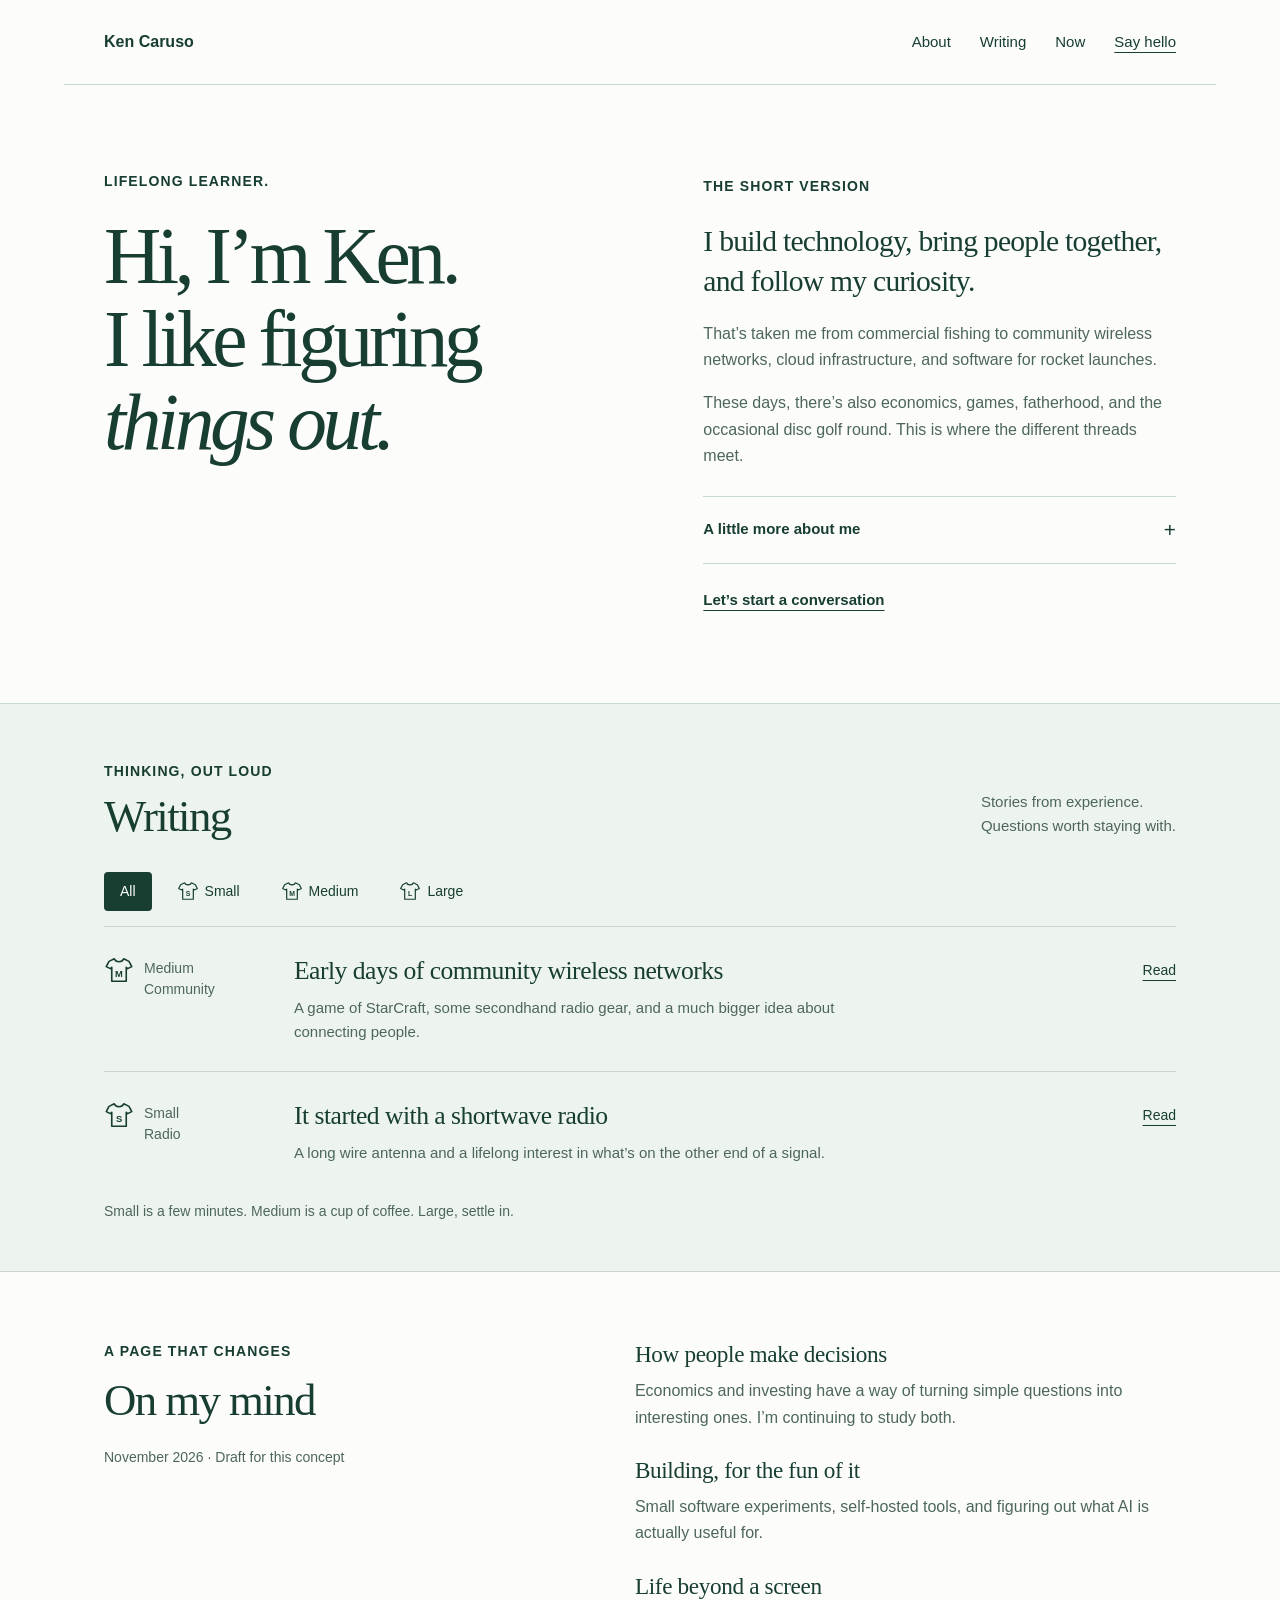
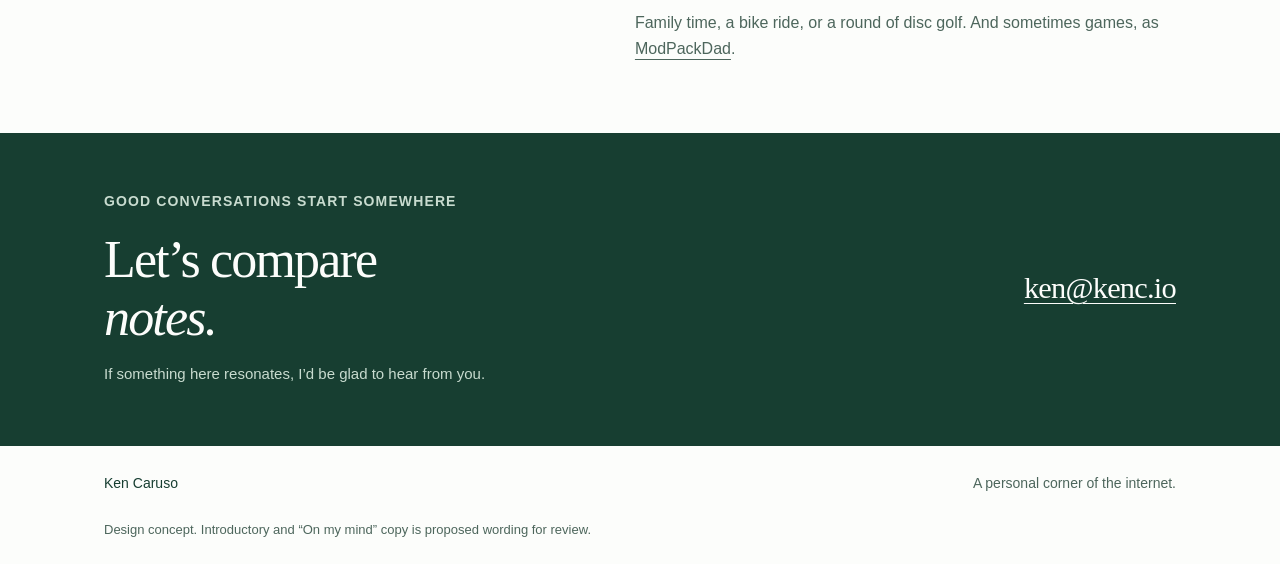
==== static/letter/index.html @ 51f1b80d "Writing section: Small/Medium/Large sizes with t-shirt icons Co-Authored-By: Claude Opus 5.5 <norepl" ====
<!doctype html>
<html lang="en">
<head><meta charset="utf-8"><meta name="robots" content="noindex"><meta name="viewport" content="width=device-width,initial-scale=1"><meta name="description" content="Ken Caruso — technology, economics, community, and a life of figuring things out."><title>Ken Caruso — Personal Letter</title><link rel="stylesheet" href="styles.css"><script src="script.js" defer></script></head>
<body>
<a class="skip" href="#main">Skip to content</a>

<header class="site-header wrap"><a class="identity" href="index.html" aria-label="Ken Caruso home"><span>Ken Caruso</span></a><nav aria-label="Main navigation"><a href="#about">About</a><a href="#writing">Writing</a><a href="#now">Now</a><a href="#contact">Say hello</a></nav></header>
<main id="main">
<section class="hero wrap" id="about">
<div class="hero-title"><p class="eyebrow">Lifelong learner.</p><h1>Hi, I’m Ken.<br>I like figuring<br><em>things out.</em></h1></div>
<div class="introduction"><p class="eyebrow">The short version</p><p class="lead">I build technology, bring people together, and follow my curiosity.</p><p>That’s taken me from commercial fishing to community wireless networks, cloud infrastructure, and software for rocket launches.</p><p>These days, there’s also economics, games, fatherhood, and the occasional disc golf round. This is where the different threads meet.</p><details class="long-bio"><summary>A little more about me<span aria-hidden="true">+</span></summary><div><p>I helped build community wireless networks, connecting people using off-the-shelf radio gear and a lot of experimentation.</p><p>My work has included engineering at Nebula, Oracle, Astra, and Turngate. The scale changed; the pleasure of making something work remained.</p><p>Outside of work, I’m a dad, an amateur radio operator (KG7OFX), a cyclist, and a disc golfer. I’ve been interested in investing since 2008, and I’m still finding new questions in economics. You might also know me online as ModPackDad.</p></div></details>
<a class="text-link" href="mailto:ken@kenc.io">Let’s start a conversation</a></div>
</section>
<section class="writing-section" id="writing"><div class="wrap writing-inner"><div class="section-top"><div><p class="eyebrow">Thinking, out loud</p><h2>Writing</h2></div><p>Stories from experience.<br>Questions worth staying with.</p></div>

<div class="filters" role="group" aria-label="Filter by size"><button type="button" data-filter="all" aria-pressed="true">All</button><button type="button" data-filter="small" aria-pressed="false"><svg class="tee" viewBox="0 0 24 24" aria-hidden="true"><path d="M8.2 3 4 5.1 1.8 9.3l3.3 1.6 1.1-1V21h11.6V9.9l1.1 1 3.3-1.6L20 5.1 15.8 3c-.6 1.5-2 2.4-3.8 2.4S8.8 4.5 8.2 3Z"/><text x="12" y="17.6">S</text></svg>Small</button><button type="button" data-filter="medium" aria-pressed="false"><svg class="tee" viewBox="0 0 24 24" aria-hidden="true"><path d="M8.2 3 4 5.1 1.8 9.3l3.3 1.6 1.1-1V21h11.6V9.9l1.1 1 3.3-1.6L20 5.1 15.8 3c-.6 1.5-2 2.4-3.8 2.4S8.8 4.5 8.2 3Z"/><text x="12" y="17.6">M</text></svg>Medium</button><button type="button" data-filter="large" aria-pressed="false"><svg class="tee" viewBox="0 0 24 24" aria-hidden="true"><path d="M8.2 3 4 5.1 1.8 9.3l3.3 1.6 1.1-1V21h11.6V9.9l1.1 1 3.3-1.6L20 5.1 15.8 3c-.6 1.5-2 2.4-3.8 2.4S8.8 4.5 8.2 3Z"/><text x="12" y="17.6">L</text></svg>Large</button></div>
<div class="writing-list" aria-live="polite">
<a class="writing-row" href="wireless.html" data-kind="medium"><span class="piece-type"><svg class="tee" viewBox="0 0 24 24" aria-hidden="true"><path d="M8.2 3 4 5.1 1.8 9.3l3.3 1.6 1.1-1V21h11.6V9.9l1.1 1 3.3-1.6L20 5.1 15.8 3c-.6 1.5-2 2.4-3.8 2.4S8.8 4.5 8.2 3Z"/><text x="12" y="17.6">M</text></svg><span>Medium<br>Community</span></span><span class="piece-main"><h3>Early days of community wireless networks</h3><p>A game of StarCraft, some secondhand radio gear, and a much bigger idea about connecting people.</p></span><span class="read-label">Read</span></a>
<a class="writing-row" href="radio.html" data-kind="small"><span class="piece-type"><svg class="tee" viewBox="0 0 24 24" aria-hidden="true"><path d="M8.2 3 4 5.1 1.8 9.3l3.3 1.6 1.1-1V21h11.6V9.9l1.1 1 3.3-1.6L20 5.1 15.8 3c-.6 1.5-2 2.4-3.8 2.4S8.8 4.5 8.2 3Z"/><text x="12" y="17.6">S</text></svg><span>Small<br>Radio</span></span><span class="piece-main"><h3>It started with a shortwave radio</h3><p>A long wire antenna and a lifelong interest in what’s on the other end of a signal.</p></span><span class="read-label">Read</span></a>
<p class="writing-empty" hidden>Nothing in this size yet.</p>
</div><p class="content-note">Small is a few minutes. Medium is a cup of coffee. Large, settle in.</p>
</div></section>
<section class="now-section wrap" id="now"><div class="now-heading"><p class="eyebrow">A page that changes</p><h2>On my mind</h2><p class="date">November 2026 · Draft for this concept</p></div><div class="now-items"><article><h3>How people make decisions</h3><p>Economics and investing have a way of turning simple questions into interesting ones. I’m continuing to study both.</p></article><article><h3>Building, for the fun of it</h3><p>Small software experiments, self-hosted tools, and figuring out what AI is actually useful for.</p></article><article><h3>Life beyond a screen</h3><p>Family time, a bike ride, or a round of disc golf. And sometimes games, as <a href="https://www.twitch.tv/modpackdad">ModPackDad</a>.</p></article></div></section>
<section class="contact-section" id="contact"><div class="wrap contact-inner"><div><p class="eyebrow">Good conversations start somewhere</p><h2>Let’s compare<br><em>notes.</em></h2><p>If something here resonates, I’d be glad to hear from you.</p></div><a class="email-link" href="mailto:ken@kenc.io">ken@kenc.io</a></div></section>
</main><footer class="wrap footer"><span>Ken Caruso</span><span>A personal corner of the internet.</span></footer>
<p class="prototype-note wrap">Design concept. Introductory and “On my mind” copy is proposed wording for review.</p>
</body></html>
---- static/letter/styles.css ----
:root{--ink:#173e31;--muted:#4d665c;--line:#c9d7ce;--mint:#edf4ee;--paper:#fcfdfb;--serif:Georgia,'Times New Roman',serif;--sans:Inter,'Helvetica Neue',Arial,sans-serif}*{box-sizing:border-box}html{scroll-behavior:smooth;scroll-padding-top:25px}body{margin:0;background:var(--paper);color:var(--ink);font:1rem/1.65 var(--sans);-webkit-font-smoothing:antialiased}a{color:inherit;text-underline-offset:5px;text-decoration-thickness:1px}button{font:inherit}a:hover{text-decoration-color:#9bb4a5}a:focus-visible,button:focus-visible,summary:focus-visible{outline:3px solid #2b795c;outline-offset:5px}.wrap{max-width:1152px;padding:0 40px;margin:0 auto}.skip{position:absolute;top:-100px;left:20px;background:var(--ink);color:white;padding:12px;z-index:10}.skip:focus{top:10px}.study-bar{display:flex;justify-content:space-between;gap:20px;background:#e5eee6;padding:8px max(24px,calc((100vw - 1072px)/2));font-size:.875rem;color:var(--muted)}.study-bar a{text-decoration:none}.site-header{display:flex;align-items:center;justify-content:space-between;padding-top:29px;padding-bottom:29px;border-bottom:1px solid var(--line)}.identity{display:flex;align-items:center;gap:15px;text-decoration:none;font-weight:600;font-size:1rem}nav{display:flex;gap:29px;font-size:.9375rem}nav a{text-decoration:none}nav a:last-child{text-decoration:underline}.hero{display:grid;grid-template-columns:1fr .91fr;gap:80px;padding-top:85px;padding-bottom:90px}.eyebrow{font-size:.875rem;font-weight:600;letter-spacing:.08em;margin:0 0 22px;text-transform:uppercase}.hero h1{font:normal clamp(3.8rem,6.2vw,5.7rem)/1.04 var(--serif);letter-spacing:-.055em;margin:0 0 32px}.hero h1 em{font-weight:normal}.introduction{padding-top:5px}.introduction>.eyebrow{margin-bottom:24px}.lead{font:normal 1.85rem/1.32 var(--serif);letter-spacing:-.025em;margin:0 0 20px}.introduction>p:not(.lead):not(.eyebrow){color:var(--muted);margin:0 0 17px}.long-bio{margin:26px 0 23px;border-top:1px solid var(--line);border-bottom:1px solid var(--line)}.long-bio summary{cursor:pointer;list-style:none;padding:16px 0;display:flex;align-items:center;justify-content:space-between;font-size:.9375rem;font-weight:600}.long-bio summary::-webkit-details-marker{display:none}.long-bio summary span{font-size:1.3rem;font-weight:400}.long-bio[open] summary span{transform:rotate(45deg)}.long-bio div{font-size:1rem;color:var(--muted);padding-bottom:6px}.long-bio div p:first-child{margin-top:0}.text-link{font-size:.9375rem;font-weight:600}.writing-section{background:var(--mint);border-top:1px solid var(--line);border-bottom:1px solid var(--line)}.writing-inner{padding-top:56px;padding-bottom:48px}.section-top{display:flex;justify-content:space-between;align-items:flex-end;gap:30px;margin-bottom:26px}.section-top .eyebrow{margin-bottom:8px}h2{font:normal 2.8rem/1.12 var(--serif);letter-spacing:-.035em;margin:0}.section-top>p{color:var(--muted);font-size:.9375rem;line-height:1.6;margin:0 0 4px}.filters{display:flex;gap:9px;margin:30px 0 15px}.filters button{cursor:pointer;padding:7px 15px;border:1px solid transparent;background:transparent;border-radius:4px;font-size:.875rem;color:var(--ink)}.filters button[aria-pressed=true]{background:var(--ink);color:white}.filters button:hover{border-color:var(--ink)}.writing-row{display:grid;grid-template-columns:170px 1fr 110px;gap:20px;align-items:start;padding:27px 0;border-top:1px solid var(--line);text-decoration:none}.writing-row[hidden]{display:none}.piece-type{font-size:.875rem;line-height:1.5;color:var(--muted);padding-top:4px}.piece-main h3{font:normal 1.6rem/1.3 var(--serif);letter-spacing:-.02em;margin:0 0 9px}.piece-main p{color:var(--muted);margin:0;max-width:570px;font-size:.9375rem;line-height:1.6}.read-label{text-align:right;font-size:.875rem;text-decoration:underline;text-underline-offset:5px;padding-top:5px}.writing-row:hover h3{text-decoration:underline;text-underline-offset:5px}.filters button{display:inline-flex;align-items:center;gap:6px}.tee{width:22px;height:22px;flex:none;fill:none;stroke:currentColor;stroke-width:1.3;stroke-linejoin:round}.tee text{fill:currentColor;stroke:none;font:800 7.5px var(--sans);text-anchor:middle}.filters .tee{width:22px;height:22px}.filters{flex-wrap:wrap}.piece-type{display:flex;gap:10px;align-items:flex-start}.piece-type .tee{width:30px;height:30px;margin-top:-3px;color:var(--ink)}.writing-empty{color:var(--muted);padding:27px 0;margin:0;border-top:1px solid var(--line)}.content-note{font-size:.875rem;margin:8px 0 0;color:var(--muted)}.now-section{display:grid;grid-template-columns:1fr 1.2fr;gap:80px;padding-top:68px;padding-bottom:70px}.now-heading .eyebrow{margin-bottom:12px}.date{color:var(--muted);font-size:.875rem;margin-top:20px}.now-items article{margin-bottom:25px}.now-items article:last-child{margin-bottom:0}.now-items h3{font:normal 1.45rem/1.25 var(--serif);margin:0 0 9px;letter-spacing:-.015em}.now-items p{font-size:1rem;color:var(--muted);margin:0}.contact-section{background:var(--ink);color:var(--paper)}.contact-inner{display:flex;justify-content:space-between;align-items:center;gap:35px;padding-top:57px;padding-bottom:59px}.contact-inner .eyebrow{color:#c8dbcf;margin-bottom:18px}.contact-inner h2{font-size:3.25rem}.contact-inner p:last-child{color:#c8dbcf;font-size:.9375rem;margin-bottom:0}.email-link{font:normal 1.9rem var(--serif);letter-spacing:-.025em;white-space:nowrap}.footer{display:flex;justify-content:space-between;gap:20px;font-size:.875rem;color:var(--muted);padding-top:26px;padding-bottom:24px}.footer span:first-child{color:var(--ink)}.prototype-note{font-size:.8125rem;color:var(--muted);padding-bottom:24px;margin-top:0}.article-header{padding-top:55px;padding-bottom:40px;max-width:800px}.back-link{font-size:.875rem}.article-header .eyebrow{margin-top:45px;margin-bottom:19px}.article-title{font:normal clamp(2.8rem,5vw,4.4rem)/1.06 var(--serif);letter-spacing:-.045em;margin:0 0 24px}.article-deck{font:normal 1.45rem/1.45 var(--serif);color:var(--muted)}.byline{font-size:.875rem;color:var(--muted);margin-top:25px}.article-body{max-width:800px;padding-bottom:70px;font:normal 1.2rem/1.85 var(--serif)}.article-body h2{font-size:2rem;margin-top:42px}.article-body p{margin:0 0 25px}.article-body blockquote{margin:30px 0;padding:4px 0 4px 25px;border-left:2px solid var(--ink);font-size:1.6rem;line-height:1.5;letter-spacing:-.015em}.article-note{background:var(--mint);padding:20px 23px;font:.9375rem/1.65 var(--sans);margin-top:36px}.abstract{border-top:1px solid var(--line);border-bottom:1px solid var(--line);padding:24px 0;margin-bottom:35px}.abstract h2{margin:0 0 15px}.paper-meta{display:flex;gap:35px;font:.875rem/1.5 var(--sans);color:var(--muted);padding-bottom:22px}.paper-meta strong{display:block;font-weight:600;color:var(--ink)}@media(max-width:900px){.hero{gap:40px}.hero h1{font-size:4.25rem}.writing-row{grid-template-columns:135px 1fr}.read-label{display:none}.now-section{gap:40px}.contact-inner h2{font-size:2.8rem}}@media(max-width:650px){.wrap{padding-left:24px;padding-right:24px}.study-bar{font-size:.8125rem;padding-left:24px;padding-right:24px}.study-bar span{max-width:135px;text-align:right}.site-header{flex-wrap:wrap;gap:22px;padding-top:20px;padding-bottom:22px}.identity{font-size:.9375rem}nav{justify-content:space-between;width:100%;gap:15px;font-size:.875rem}.hero{grid-template-columns:1fr;gap:36px;padding-top:48px;padding-bottom:48px}.hero h1{font-size:clamp(3.5rem,14vw,5rem);margin-bottom:24px}.hero-title .eyebrow{margin-bottom:20px}.lead{font-size:1.75rem}.introduction>.eyebrow{margin-bottom:15px}.section-top{display:block}.section-top>p{margin-top:19px}.writing-inner{padding-top:39px;padding-bottom:35px}h2{font-size:2.35rem}.writing-row{grid-template-columns:1fr;gap:8px;padding:23px 0}.piece-main h3{font-size:1.55rem}.piece-type{padding-top:0}.filters{margin-top:23px}.now-section{grid-template-columns:1fr;gap:25px;padding-top:43px;padding-bottom:45px}.date{margin-top:15px}.contact-inner{display:block;padding-top:43px;padding-bottom:45px}.email-link{display:inline-block;margin-top:28px;font-size:1.7rem}.footer{flex-wrap:wrap;font-size:.875rem;row-gap:10px}.footer span:nth-child(2){order:3;width:100%}.prototype-note{padding-bottom:20px}.article-header{padding-top:30px}.article-header .eyebrow{margin-top:30px}.article-title{font-size:2.9rem}.article-body{font-size:1.125rem}.article-body blockquote{font-size:1.4rem}.paper-meta{gap:22px;flex-wrap:wrap}}@media(prefers-reduced-motion:reduce){html{scroll-behavior:auto}*{transition:none!important}}
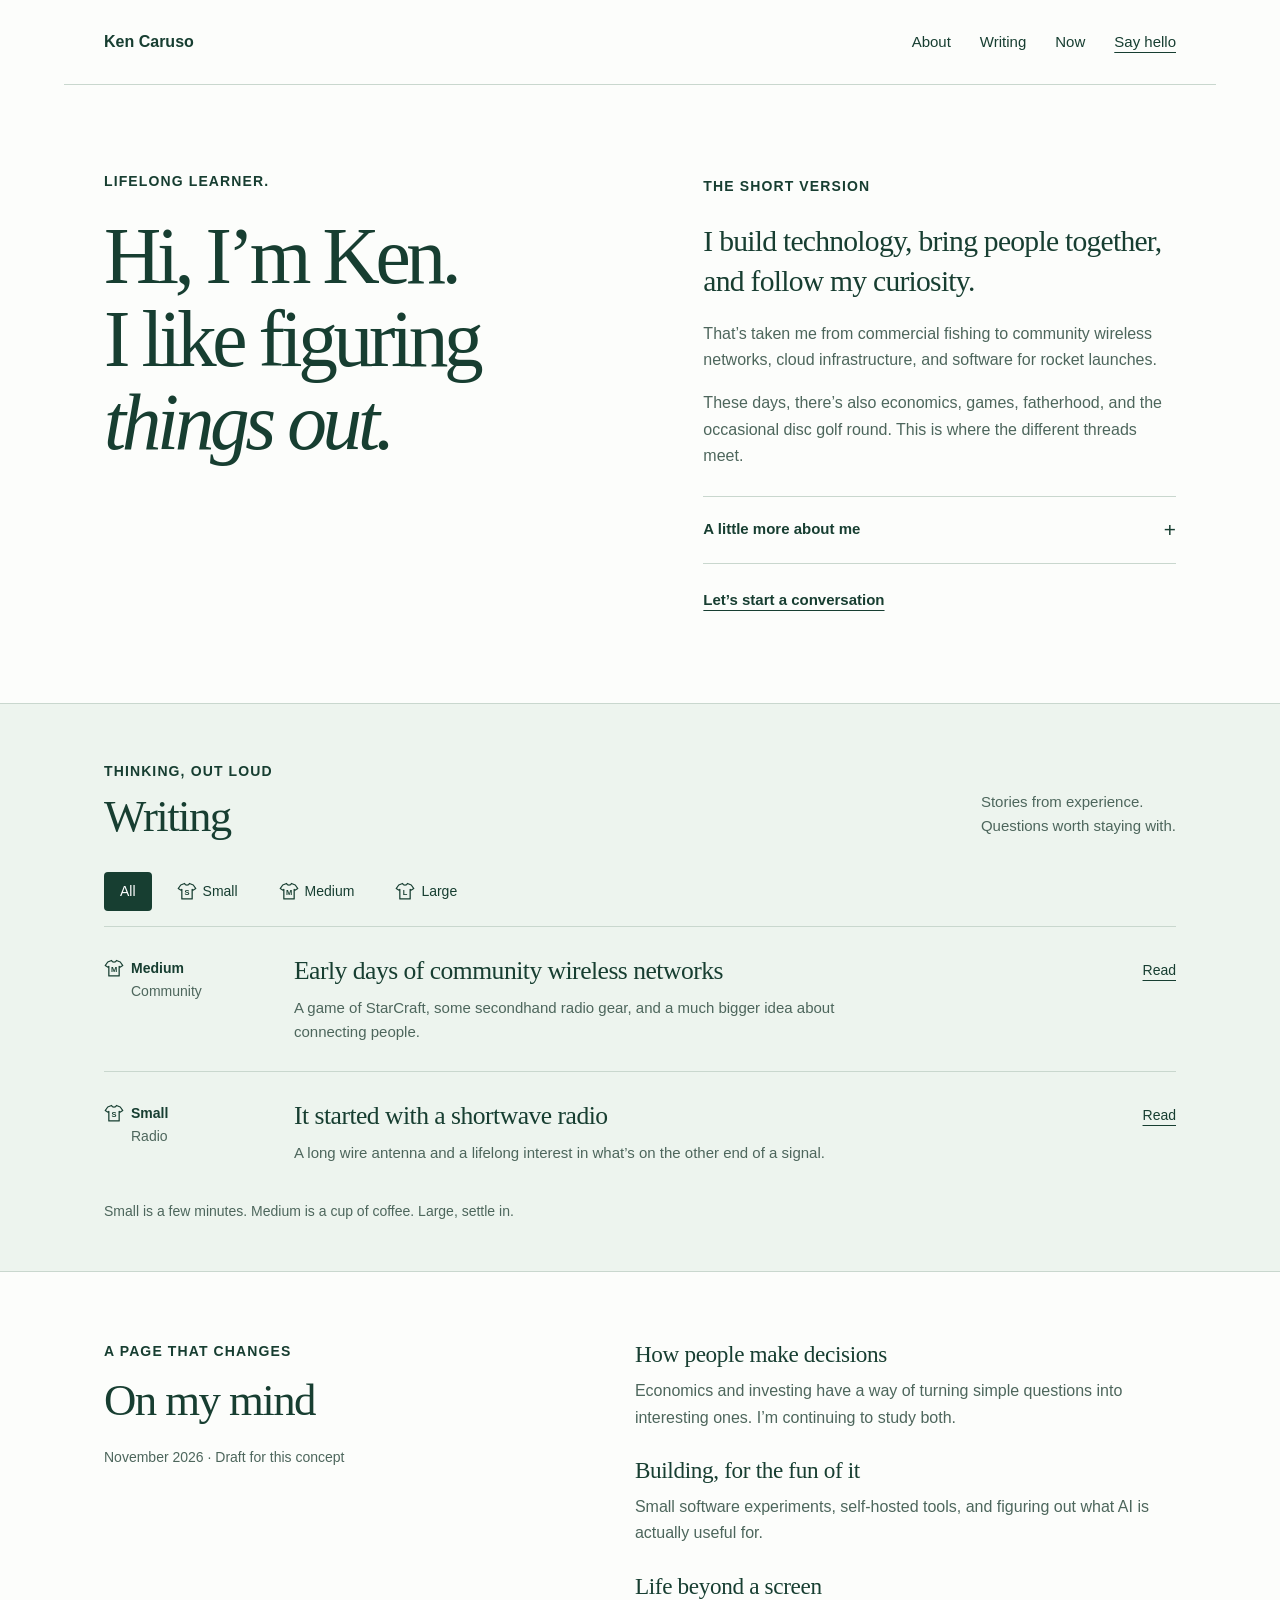
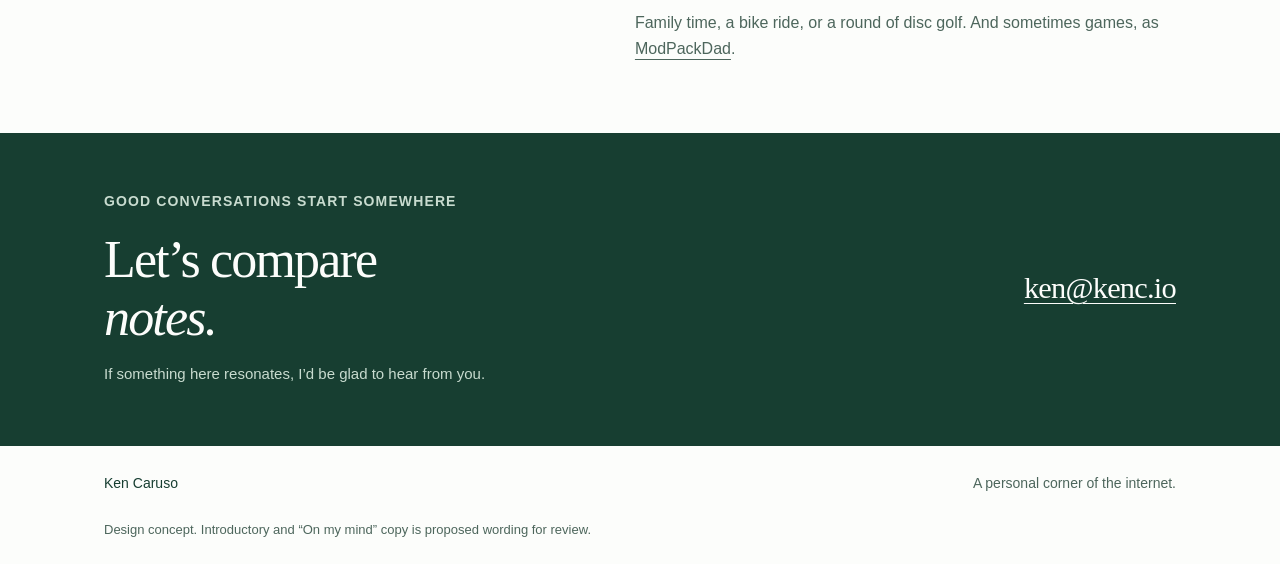
==== commit 26faad45: "Writing section: fix t-shirt size icons Icons now match the label text size, use the site ink color " ====
--- a/static/letter/index.html
+++ b/static/letter/index.html
@@ -1,6 +1,6 @@
 <!doctype html>
 <html lang="en">
-<head><meta charset="utf-8"><meta name="robots" content="noindex"><meta name="viewport" content="width=device-width,initial-scale=1"><meta name="description" content="Ken Caruso — technology, economics, community, and a life of figuring things out."><title>Ken Caruso — Personal Letter</title><link rel="stylesheet" href="styles.css"><script src="script.js" defer></script></head>
+<head><meta charset="utf-8"><meta name="robots" content="noindex"><meta name="viewport" content="width=device-width,initial-scale=1"><meta name="description" content="Ken Caruso — technology, economics, community, and a life of figuring things out."><title>Ken Caruso — Personal Letter</title><link rel="stylesheet" href="styles.css?v=3"><script src="script.js?v=3" defer></script></head>
 <body>
 <a class="skip" href="#main">Skip to content</a>
 
@@ -13,10 +13,10 @@
 </section>
 <section class="writing-section" id="writing"><div class="wrap writing-inner"><div class="section-top"><div><p class="eyebrow">Thinking, out loud</p><h2>Writing</h2></div><p>Stories from experience.<br>Questions worth staying with.</p></div>
 
-<div class="filters" role="group" aria-label="Filter by size"><button type="button" data-filter="all" aria-pressed="true">All</button><button type="button" data-filter="small" aria-pressed="false"><svg class="tee" viewBox="0 0 24 24" aria-hidden="true"><path d="M8.2 3 4 5.1 1.8 9.3l3.3 1.6 1.1-1V21h11.6V9.9l1.1 1 3.3-1.6L20 5.1 15.8 3c-.6 1.5-2 2.4-3.8 2.4S8.8 4.5 8.2 3Z"/><text x="12" y="17.6">S</text></svg>Small</button><button type="button" data-filter="medium" aria-pressed="false"><svg class="tee" viewBox="0 0 24 24" aria-hidden="true"><path d="M8.2 3 4 5.1 1.8 9.3l3.3 1.6 1.1-1V21h11.6V9.9l1.1 1 3.3-1.6L20 5.1 15.8 3c-.6 1.5-2 2.4-3.8 2.4S8.8 4.5 8.2 3Z"/><text x="12" y="17.6">M</text></svg>Medium</button><button type="button" data-filter="large" aria-pressed="false"><svg class="tee" viewBox="0 0 24 24" aria-hidden="true"><path d="M8.2 3 4 5.1 1.8 9.3l3.3 1.6 1.1-1V21h11.6V9.9l1.1 1 3.3-1.6L20 5.1 15.8 3c-.6 1.5-2 2.4-3.8 2.4S8.8 4.5 8.2 3Z"/><text x="12" y="17.6">L</text></svg>Large</button></div>
+<div class="filters" role="group" aria-label="Filter by size"><button type="button" data-filter="all" aria-pressed="true">All</button><button type="button" data-filter="small" aria-pressed="false"><svg class="tee" width="20" height="20" viewBox="0 0 24 24" fill="none" stroke="currentColor" stroke-width="1.5" stroke-linejoin="round" aria-hidden="true"><path d="M9 3 4.5 4.8 1.5 9l3.3 2 1-1v11.5h12.4V10l1 1 3.3-2-3-4.2L15 3c-.5 1.3-1.6 2-3 2s-2.5-.7-3-2Z"/><text x="12" y="14.4" fill="currentColor" stroke="none" font-size="9" font-weight="700" font-family="Inter,Helvetica Neue,Arial,sans-serif" text-anchor="middle" dominant-baseline="central">S</text></svg>Small</button><button type="button" data-filter="medium" aria-pressed="false"><svg class="tee" width="20" height="20" viewBox="0 0 24 24" fill="none" stroke="currentColor" stroke-width="1.5" stroke-linejoin="round" aria-hidden="true"><path d="M9 3 4.5 4.8 1.5 9l3.3 2 1-1v11.5h12.4V10l1 1 3.3-2-3-4.2L15 3c-.5 1.3-1.6 2-3 2s-2.5-.7-3-2Z"/><text x="12" y="14.4" fill="currentColor" stroke="none" font-size="9" font-weight="700" font-family="Inter,Helvetica Neue,Arial,sans-serif" text-anchor="middle" dominant-baseline="central">M</text></svg>Medium</button><button type="button" data-filter="large" aria-pressed="false"><svg class="tee" width="20" height="20" viewBox="0 0 24 24" fill="none" stroke="currentColor" stroke-width="1.5" stroke-linejoin="round" aria-hidden="true"><path d="M9 3 4.5 4.8 1.5 9l3.3 2 1-1v11.5h12.4V10l1 1 3.3-2-3-4.2L15 3c-.5 1.3-1.6 2-3 2s-2.5-.7-3-2Z"/><text x="12" y="14.4" fill="currentColor" stroke="none" font-size="9" font-weight="700" font-family="Inter,Helvetica Neue,Arial,sans-serif" text-anchor="middle" dominant-baseline="central">L</text></svg>Large</button></div>
 <div class="writing-list" aria-live="polite">
-<a class="writing-row" href="wireless.html" data-kind="medium"><span class="piece-type"><svg class="tee" viewBox="0 0 24 24" aria-hidden="true"><path d="M8.2 3 4 5.1 1.8 9.3l3.3 1.6 1.1-1V21h11.6V9.9l1.1 1 3.3-1.6L20 5.1 15.8 3c-.6 1.5-2 2.4-3.8 2.4S8.8 4.5 8.2 3Z"/><text x="12" y="17.6">M</text></svg><span>Medium<br>Community</span></span><span class="piece-main"><h3>Early days of community wireless networks</h3><p>A game of StarCraft, some secondhand radio gear, and a much bigger idea about connecting people.</p></span><span class="read-label">Read</span></a>
-<a class="writing-row" href="radio.html" data-kind="small"><span class="piece-type"><svg class="tee" viewBox="0 0 24 24" aria-hidden="true"><path d="M8.2 3 4 5.1 1.8 9.3l3.3 1.6 1.1-1V21h11.6V9.9l1.1 1 3.3-1.6L20 5.1 15.8 3c-.6 1.5-2 2.4-3.8 2.4S8.8 4.5 8.2 3Z"/><text x="12" y="17.6">S</text></svg><span>Small<br>Radio</span></span><span class="piece-main"><h3>It started with a shortwave radio</h3><p>A long wire antenna and a lifelong interest in what’s on the other end of a signal.</p></span><span class="read-label">Read</span></a>
+<a class="writing-row" href="wireless.html" data-kind="medium"><span class="piece-type"><span class="size"><svg class="tee" width="20" height="20" viewBox="0 0 24 24" fill="none" stroke="currentColor" stroke-width="1.5" stroke-linejoin="round" aria-hidden="true"><path d="M9 3 4.5 4.8 1.5 9l3.3 2 1-1v11.5h12.4V10l1 1 3.3-2-3-4.2L15 3c-.5 1.3-1.6 2-3 2s-2.5-.7-3-2Z"/><text x="12" y="14.4" fill="currentColor" stroke="none" font-size="9" font-weight="700" font-family="Inter,Helvetica Neue,Arial,sans-serif" text-anchor="middle" dominant-baseline="central">M</text></svg>Medium</span><span>Community</span></span><span class="piece-main"><h3>Early days of community wireless networks</h3><p>A game of StarCraft, some secondhand radio gear, and a much bigger idea about connecting people.</p></span><span class="read-label">Read</span></a>
+<a class="writing-row" href="radio.html" data-kind="small"><span class="piece-type"><span class="size"><svg class="tee" width="20" height="20" viewBox="0 0 24 24" fill="none" stroke="currentColor" stroke-width="1.5" stroke-linejoin="round" aria-hidden="true"><path d="M9 3 4.5 4.8 1.5 9l3.3 2 1-1v11.5h12.4V10l1 1 3.3-2-3-4.2L15 3c-.5 1.3-1.6 2-3 2s-2.5-.7-3-2Z"/><text x="12" y="14.4" fill="currentColor" stroke="none" font-size="9" font-weight="700" font-family="Inter,Helvetica Neue,Arial,sans-serif" text-anchor="middle" dominant-baseline="central">S</text></svg>Small</span><span>Radio</span></span><span class="piece-main"><h3>It started with a shortwave radio</h3><p>A long wire antenna and a lifelong interest in what’s on the other end of a signal.</p></span><span class="read-label">Read</span></a>
 <p class="writing-empty" hidden>Nothing in this size yet.</p>
 </div><p class="content-note">Small is a few minutes. Medium is a cup of coffee. Large, settle in.</p>
 </div></section>
--- a/static/letter/styles.css
+++ b/static/letter/styles.css
@@ -1 +1 @@
-:root{--ink:#173e31;--muted:#4d665c;--line:#c9d7ce;--mint:#edf4ee;--paper:#fcfdfb;--serif:Georgia,'Times New Roman',serif;--sans:Inter,'Helvetica Neue',Arial,sans-serif}*{box-sizing:border-box}html{scroll-behavior:smooth;scroll-padding-top:25px}body{margin:0;background:var(--paper);color:var(--ink);font:1rem/1.65 var(--sans);-webkit-font-smoothing:antialiased}a{color:inherit;text-underline-offset:5px;text-decoration-thickness:1px}button{font:inherit}a:hover{text-decoration-color:#9bb4a5}a:focus-visible,button:focus-visible,summary:focus-visible{outline:3px solid #2b795c;outline-offset:5px}.wrap{max-width:1152px;padding:0 40px;margin:0 auto}.skip{position:absolute;top:-100px;left:20px;background:var(--ink);color:white;padding:12px;z-index:10}.skip:focus{top:10px}.study-bar{display:flex;justify-content:space-between;gap:20px;background:#e5eee6;padding:8px max(24px,calc((100vw - 1072px)/2));font-size:.875rem;color:var(--muted)}.study-bar a{text-decoration:none}.site-header{display:flex;align-items:center;justify-content:space-between;padding-top:29px;padding-bottom:29px;border-bottom:1px solid var(--line)}.identity{display:flex;align-items:center;gap:15px;text-decoration:none;font-weight:600;font-size:1rem}nav{display:flex;gap:29px;font-size:.9375rem}nav a{text-decoration:none}nav a:last-child{text-decoration:underline}.hero{display:grid;grid-template-columns:1fr .91fr;gap:80px;padding-top:85px;padding-bottom:90px}.eyebrow{font-size:.875rem;font-weight:600;letter-spacing:.08em;margin:0 0 22px;text-transform:uppercase}.hero h1{font:normal clamp(3.8rem,6.2vw,5.7rem)/1.04 var(--serif);letter-spacing:-.055em;margin:0 0 32px}.hero h1 em{font-weight:normal}.introduction{padding-top:5px}.introduction>.eyebrow{margin-bottom:24px}.lead{font:normal 1.85rem/1.32 var(--serif);letter-spacing:-.025em;margin:0 0 20px}.introduction>p:not(.lead):not(.eyebrow){color:var(--muted);margin:0 0 17px}.long-bio{margin:26px 0 23px;border-top:1px solid var(--line);border-bottom:1px solid var(--line)}.long-bio summary{cursor:pointer;list-style:none;padding:16px 0;display:flex;align-items:center;justify-content:space-between;font-size:.9375rem;font-weight:600}.long-bio summary::-webkit-details-marker{display:none}.long-bio summary span{font-size:1.3rem;font-weight:400}.long-bio[open] summary span{transform:rotate(45deg)}.long-bio div{font-size:1rem;color:var(--muted);padding-bottom:6px}.long-bio div p:first-child{margin-top:0}.text-link{font-size:.9375rem;font-weight:600}.writing-section{background:var(--mint);border-top:1px solid var(--line);border-bottom:1px solid var(--line)}.writing-inner{padding-top:56px;padding-bottom:48px}.section-top{display:flex;justify-content:space-between;align-items:flex-end;gap:30px;margin-bottom:26px}.section-top .eyebrow{margin-bottom:8px}h2{font:normal 2.8rem/1.12 var(--serif);letter-spacing:-.035em;margin:0}.section-top>p{color:var(--muted);font-size:.9375rem;line-height:1.6;margin:0 0 4px}.filters{display:flex;gap:9px;margin:30px 0 15px}.filters button{cursor:pointer;padding:7px 15px;border:1px solid transparent;background:transparent;border-radius:4px;font-size:.875rem;color:var(--ink)}.filters button[aria-pressed=true]{background:var(--ink);color:white}.filters button:hover{border-color:var(--ink)}.writing-row{display:grid;grid-template-columns:170px 1fr 110px;gap:20px;align-items:start;padding:27px 0;border-top:1px solid var(--line);text-decoration:none}.writing-row[hidden]{display:none}.piece-type{font-size:.875rem;line-height:1.5;color:var(--muted);padding-top:4px}.piece-main h3{font:normal 1.6rem/1.3 var(--serif);letter-spacing:-.02em;margin:0 0 9px}.piece-main p{color:var(--muted);margin:0;max-width:570px;font-size:.9375rem;line-height:1.6}.read-label{text-align:right;font-size:.875rem;text-decoration:underline;text-underline-offset:5px;padding-top:5px}.writing-row:hover h3{text-decoration:underline;text-underline-offset:5px}.filters button{display:inline-flex;align-items:center;gap:6px}.tee{width:22px;height:22px;flex:none;fill:none;stroke:currentColor;stroke-width:1.3;stroke-linejoin:round}.tee text{fill:currentColor;stroke:none;font:800 7.5px var(--sans);text-anchor:middle}.filters .tee{width:22px;height:22px}.filters{flex-wrap:wrap}.piece-type{display:flex;gap:10px;align-items:flex-start}.piece-type .tee{width:30px;height:30px;margin-top:-3px;color:var(--ink)}.writing-empty{color:var(--muted);padding:27px 0;margin:0;border-top:1px solid var(--line)}.content-note{font-size:.875rem;margin:8px 0 0;color:var(--muted)}.now-section{display:grid;grid-template-columns:1fr 1.2fr;gap:80px;padding-top:68px;padding-bottom:70px}.now-heading .eyebrow{margin-bottom:12px}.date{color:var(--muted);font-size:.875rem;margin-top:20px}.now-items article{margin-bottom:25px}.now-items article:last-child{margin-bottom:0}.now-items h3{font:normal 1.45rem/1.25 var(--serif);margin:0 0 9px;letter-spacing:-.015em}.now-items p{font-size:1rem;color:var(--muted);margin:0}.contact-section{background:var(--ink);color:var(--paper)}.contact-inner{display:flex;justify-content:space-between;align-items:center;gap:35px;padding-top:57px;padding-bottom:59px}.contact-inner .eyebrow{color:#c8dbcf;margin-bottom:18px}.contact-inner h2{font-size:3.25rem}.contact-inner p:last-child{color:#c8dbcf;font-size:.9375rem;margin-bottom:0}.email-link{font:normal 1.9rem var(--serif);letter-spacing:-.025em;white-space:nowrap}.footer{display:flex;justify-content:space-between;gap:20px;font-size:.875rem;color:var(--muted);padding-top:26px;padding-bottom:24px}.footer span:first-child{color:var(--ink)}.prototype-note{font-size:.8125rem;color:var(--muted);padding-bottom:24px;margin-top:0}.article-header{padding-top:55px;padding-bottom:40px;max-width:800px}.back-link{font-size:.875rem}.article-header .eyebrow{margin-top:45px;margin-bottom:19px}.article-title{font:normal clamp(2.8rem,5vw,4.4rem)/1.06 var(--serif);letter-spacing:-.045em;margin:0 0 24px}.article-deck{font:normal 1.45rem/1.45 var(--serif);color:var(--muted)}.byline{font-size:.875rem;color:var(--muted);margin-top:25px}.article-body{max-width:800px;padding-bottom:70px;font:normal 1.2rem/1.85 var(--serif)}.article-body h2{font-size:2rem;margin-top:42px}.article-body p{margin:0 0 25px}.article-body blockquote{margin:30px 0;padding:4px 0 4px 25px;border-left:2px solid var(--ink);font-size:1.6rem;line-height:1.5;letter-spacing:-.015em}.article-note{background:var(--mint);padding:20px 23px;font:.9375rem/1.65 var(--sans);margin-top:36px}.abstract{border-top:1px solid var(--line);border-bottom:1px solid var(--line);padding:24px 0;margin-bottom:35px}.abstract h2{margin:0 0 15px}.paper-meta{display:flex;gap:35px;font:.875rem/1.5 var(--sans);color:var(--muted);padding-bottom:22px}.paper-meta strong{display:block;font-weight:600;color:var(--ink)}@media(max-width:900px){.hero{gap:40px}.hero h1{font-size:4.25rem}.writing-row{grid-template-columns:135px 1fr}.read-label{display:none}.now-section{gap:40px}.contact-inner h2{font-size:2.8rem}}@media(max-width:650px){.wrap{padding-left:24px;padding-right:24px}.study-bar{font-size:.8125rem;padding-left:24px;padding-right:24px}.study-bar span{max-width:135px;text-align:right}.site-header{flex-wrap:wrap;gap:22px;padding-top:20px;padding-bottom:22px}.identity{font-size:.9375rem}nav{justify-content:space-between;width:100%;gap:15px;font-size:.875rem}.hero{grid-template-columns:1fr;gap:36px;padding-top:48px;padding-bottom:48px}.hero h1{font-size:clamp(3.5rem,14vw,5rem);margin-bottom:24px}.hero-title .eyebrow{margin-bottom:20px}.lead{font-size:1.75rem}.introduction>.eyebrow{margin-bottom:15px}.section-top{display:block}.section-top>p{margin-top:19px}.writing-inner{padding-top:39px;padding-bottom:35px}h2{font-size:2.35rem}.writing-row{grid-template-columns:1fr;gap:8px;padding:23px 0}.piece-main h3{font-size:1.55rem}.piece-type{padding-top:0}.filters{margin-top:23px}.now-section{grid-template-columns:1fr;gap:25px;padding-top:43px;padding-bottom:45px}.date{margin-top:15px}.contact-inner{display:block;padding-top:43px;padding-bottom:45px}.email-link{display:inline-block;margin-top:28px;font-size:1.7rem}.footer{flex-wrap:wrap;font-size:.875rem;row-gap:10px}.footer span:nth-child(2){order:3;width:100%}.prototype-note{padding-bottom:20px}.article-header{padding-top:30px}.article-header .eyebrow{margin-top:30px}.article-title{font-size:2.9rem}.article-body{font-size:1.125rem}.article-body blockquote{font-size:1.4rem}.paper-meta{gap:22px;flex-wrap:wrap}}@media(prefers-reduced-motion:reduce){html{scroll-behavior:auto}*{transition:none!important}}
+:root{--ink:#173e31;--muted:#4d665c;--line:#c9d7ce;--mint:#edf4ee;--paper:#fcfdfb;--serif:Georgia,'Times New Roman',serif;--sans:Inter,'Helvetica Neue',Arial,sans-serif}*{box-sizing:border-box}html{scroll-behavior:smooth;scroll-padding-top:25px}body{margin:0;background:var(--paper);color:var(--ink);font:1rem/1.65 var(--sans);-webkit-font-smoothing:antialiased}a{color:inherit;text-underline-offset:5px;text-decoration-thickness:1px}button{font:inherit}a:hover{text-decoration-color:#9bb4a5}a:focus-visible,button:focus-visible,summary:focus-visible{outline:3px solid #2b795c;outline-offset:5px}.wrap{max-width:1152px;padding:0 40px;margin:0 auto}.skip{position:absolute;top:-100px;left:20px;background:var(--ink);color:white;padding:12px;z-index:10}.skip:focus{top:10px}.study-bar{display:flex;justify-content:space-between;gap:20px;background:#e5eee6;padding:8px max(24px,calc((100vw - 1072px)/2));font-size:.875rem;color:var(--muted)}.study-bar a{text-decoration:none}.site-header{display:flex;align-items:center;justify-content:space-between;padding-top:29px;padding-bottom:29px;border-bottom:1px solid var(--line)}.identity{display:flex;align-items:center;gap:15px;text-decoration:none;font-weight:600;font-size:1rem}nav{display:flex;gap:29px;font-size:.9375rem}nav a{text-decoration:none}nav a:last-child{text-decoration:underline}.hero{display:grid;grid-template-columns:1fr .91fr;gap:80px;padding-top:85px;padding-bottom:90px}.eyebrow{font-size:.875rem;font-weight:600;letter-spacing:.08em;margin:0 0 22px;text-transform:uppercase}.hero h1{font:normal clamp(3.8rem,6.2vw,5.7rem)/1.04 var(--serif);letter-spacing:-.055em;margin:0 0 32px}.hero h1 em{font-weight:normal}.introduction{padding-top:5px}.introduction>.eyebrow{margin-bottom:24px}.lead{font:normal 1.85rem/1.32 var(--serif);letter-spacing:-.025em;margin:0 0 20px}.introduction>p:not(.lead):not(.eyebrow){color:var(--muted);margin:0 0 17px}.long-bio{margin:26px 0 23px;border-top:1px solid var(--line);border-bottom:1px solid var(--line)}.long-bio summary{cursor:pointer;list-style:none;padding:16px 0;display:flex;align-items:center;justify-content:space-between;font-size:.9375rem;font-weight:600}.long-bio summary::-webkit-details-marker{display:none}.long-bio summary span{font-size:1.3rem;font-weight:400}.long-bio[open] summary span{transform:rotate(45deg)}.long-bio div{font-size:1rem;color:var(--muted);padding-bottom:6px}.long-bio div p:first-child{margin-top:0}.text-link{font-size:.9375rem;font-weight:600}.writing-section{background:var(--mint);border-top:1px solid var(--line);border-bottom:1px solid var(--line)}.writing-inner{padding-top:56px;padding-bottom:48px}.section-top{display:flex;justify-content:space-between;align-items:flex-end;gap:30px;margin-bottom:26px}.section-top .eyebrow{margin-bottom:8px}h2{font:normal 2.8rem/1.12 var(--serif);letter-spacing:-.035em;margin:0}.section-top>p{color:var(--muted);font-size:.9375rem;line-height:1.6;margin:0 0 4px}.filters{display:flex;gap:9px;margin:30px 0 15px}.filters button{cursor:pointer;padding:7px 15px;border:1px solid transparent;background:transparent;border-radius:4px;font-size:.875rem;color:var(--ink)}.filters button[aria-pressed=true]{background:var(--ink);color:white}.filters button:hover{border-color:var(--ink)}.writing-row{display:grid;grid-template-columns:170px 1fr 110px;gap:20px;align-items:start;padding:27px 0;border-top:1px solid var(--line);text-decoration:none}.writing-row[hidden]{display:none}.piece-type{font-size:.875rem;line-height:1.5;color:var(--muted);padding-top:4px}.piece-main h3{font:normal 1.6rem/1.3 var(--serif);letter-spacing:-.02em;margin:0 0 9px}.piece-main p{color:var(--muted);margin:0;max-width:570px;font-size:.9375rem;line-height:1.6}.read-label{text-align:right;font-size:.875rem;text-decoration:underline;text-underline-offset:5px;padding-top:5px}.writing-row:hover h3{text-decoration:underline;text-underline-offset:5px}.filters button{display:inline-flex;align-items:center;gap:6px}.filters{flex-wrap:wrap}.writing-empty{color:var(--muted);padding:27px 0;margin:0;border-top:1px solid var(--line)}.tee{width:20px;height:20px;flex:none;display:block}.piece-type{display:flex;flex-direction:column;gap:2px}.size{display:flex;align-items:center;gap:7px;color:var(--ink);font-weight:600}.piece-type>span:last-child{padding-left:27px}.content-note{font-size:.875rem;margin:8px 0 0;color:var(--muted)}.now-section{display:grid;grid-template-columns:1fr 1.2fr;gap:80px;padding-top:68px;padding-bottom:70px}.now-heading .eyebrow{margin-bottom:12px}.date{color:var(--muted);font-size:.875rem;margin-top:20px}.now-items article{margin-bottom:25px}.now-items article:last-child{margin-bottom:0}.now-items h3{font:normal 1.45rem/1.25 var(--serif);margin:0 0 9px;letter-spacing:-.015em}.now-items p{font-size:1rem;color:var(--muted);margin:0}.contact-section{background:var(--ink);color:var(--paper)}.contact-inner{display:flex;justify-content:space-between;align-items:center;gap:35px;padding-top:57px;padding-bottom:59px}.contact-inner .eyebrow{color:#c8dbcf;margin-bottom:18px}.contact-inner h2{font-size:3.25rem}.contact-inner p:last-child{color:#c8dbcf;font-size:.9375rem;margin-bottom:0}.email-link{font:normal 1.9rem var(--serif);letter-spacing:-.025em;white-space:nowrap}.footer{display:flex;justify-content:space-between;gap:20px;font-size:.875rem;color:var(--muted);padding-top:26px;padding-bottom:24px}.footer span:first-child{color:var(--ink)}.prototype-note{font-size:.8125rem;color:var(--muted);padding-bottom:24px;margin-top:0}.article-header{padding-top:55px;padding-bottom:40px;max-width:800px}.back-link{font-size:.875rem}.article-header .eyebrow{margin-top:45px;margin-bottom:19px}.article-title{font:normal clamp(2.8rem,5vw,4.4rem)/1.06 var(--serif);letter-spacing:-.045em;margin:0 0 24px}.article-deck{font:normal 1.45rem/1.45 var(--serif);color:var(--muted)}.byline{font-size:.875rem;color:var(--muted);margin-top:25px}.article-body{max-width:800px;padding-bottom:70px;font:normal 1.2rem/1.85 var(--serif)}.article-body h2{font-size:2rem;margin-top:42px}.article-body p{margin:0 0 25px}.article-body blockquote{margin:30px 0;padding:4px 0 4px 25px;border-left:2px solid var(--ink);font-size:1.6rem;line-height:1.5;letter-spacing:-.015em}.article-note{background:var(--mint);padding:20px 23px;font:.9375rem/1.65 var(--sans);margin-top:36px}.abstract{border-top:1px solid var(--line);border-bottom:1px solid var(--line);padding:24px 0;margin-bottom:35px}.abstract h2{margin:0 0 15px}.paper-meta{display:flex;gap:35px;font:.875rem/1.5 var(--sans);color:var(--muted);padding-bottom:22px}.paper-meta strong{display:block;font-weight:600;color:var(--ink)}@media(max-width:900px){.hero{gap:40px}.hero h1{font-size:4.25rem}.writing-row{grid-template-columns:135px 1fr}.read-label{display:none}.now-section{gap:40px}.contact-inner h2{font-size:2.8rem}}@media(max-width:650px){.wrap{padding-left:24px;padding-right:24px}.study-bar{font-size:.8125rem;padding-left:24px;padding-right:24px}.study-bar span{max-width:135px;text-align:right}.site-header{flex-wrap:wrap;gap:22px;padding-top:20px;padding-bottom:22px}.identity{font-size:.9375rem}nav{justify-content:space-between;width:100%;gap:15px;font-size:.875rem}.hero{grid-template-columns:1fr;gap:36px;padding-top:48px;padding-bottom:48px}.hero h1{font-size:clamp(3.5rem,14vw,5rem);margin-bottom:24px}.hero-title .eyebrow{margin-bottom:20px}.lead{font-size:1.75rem}.introduction>.eyebrow{margin-bottom:15px}.section-top{display:block}.section-top>p{margin-top:19px}.writing-inner{padding-top:39px;padding-bottom:35px}h2{font-size:2.35rem}.writing-row{grid-template-columns:1fr;gap:8px;padding:23px 0}.piece-main h3{font-size:1.55rem}.piece-type{padding-top:0}.filters{margin-top:23px;gap:4px}.filters button{padding:7px 10px}.now-section{grid-template-columns:1fr;gap:25px;padding-top:43px;padding-bottom:45px}.date{margin-top:15px}.contact-inner{display:block;padding-top:43px;padding-bottom:45px}.email-link{display:inline-block;margin-top:28px;font-size:1.7rem}.footer{flex-wrap:wrap;font-size:.875rem;row-gap:10px}.footer span:nth-child(2){order:3;width:100%}.prototype-note{padding-bottom:20px}.article-header{padding-top:30px}.article-header .eyebrow{margin-top:30px}.article-title{font-size:2.9rem}.article-body{font-size:1.125rem}.article-body blockquote{font-size:1.4rem}.paper-meta{gap:22px;flex-wrap:wrap}}@media(prefers-reduced-motion:reduce){html{scroll-behavior:auto}*{transition:none!important}}
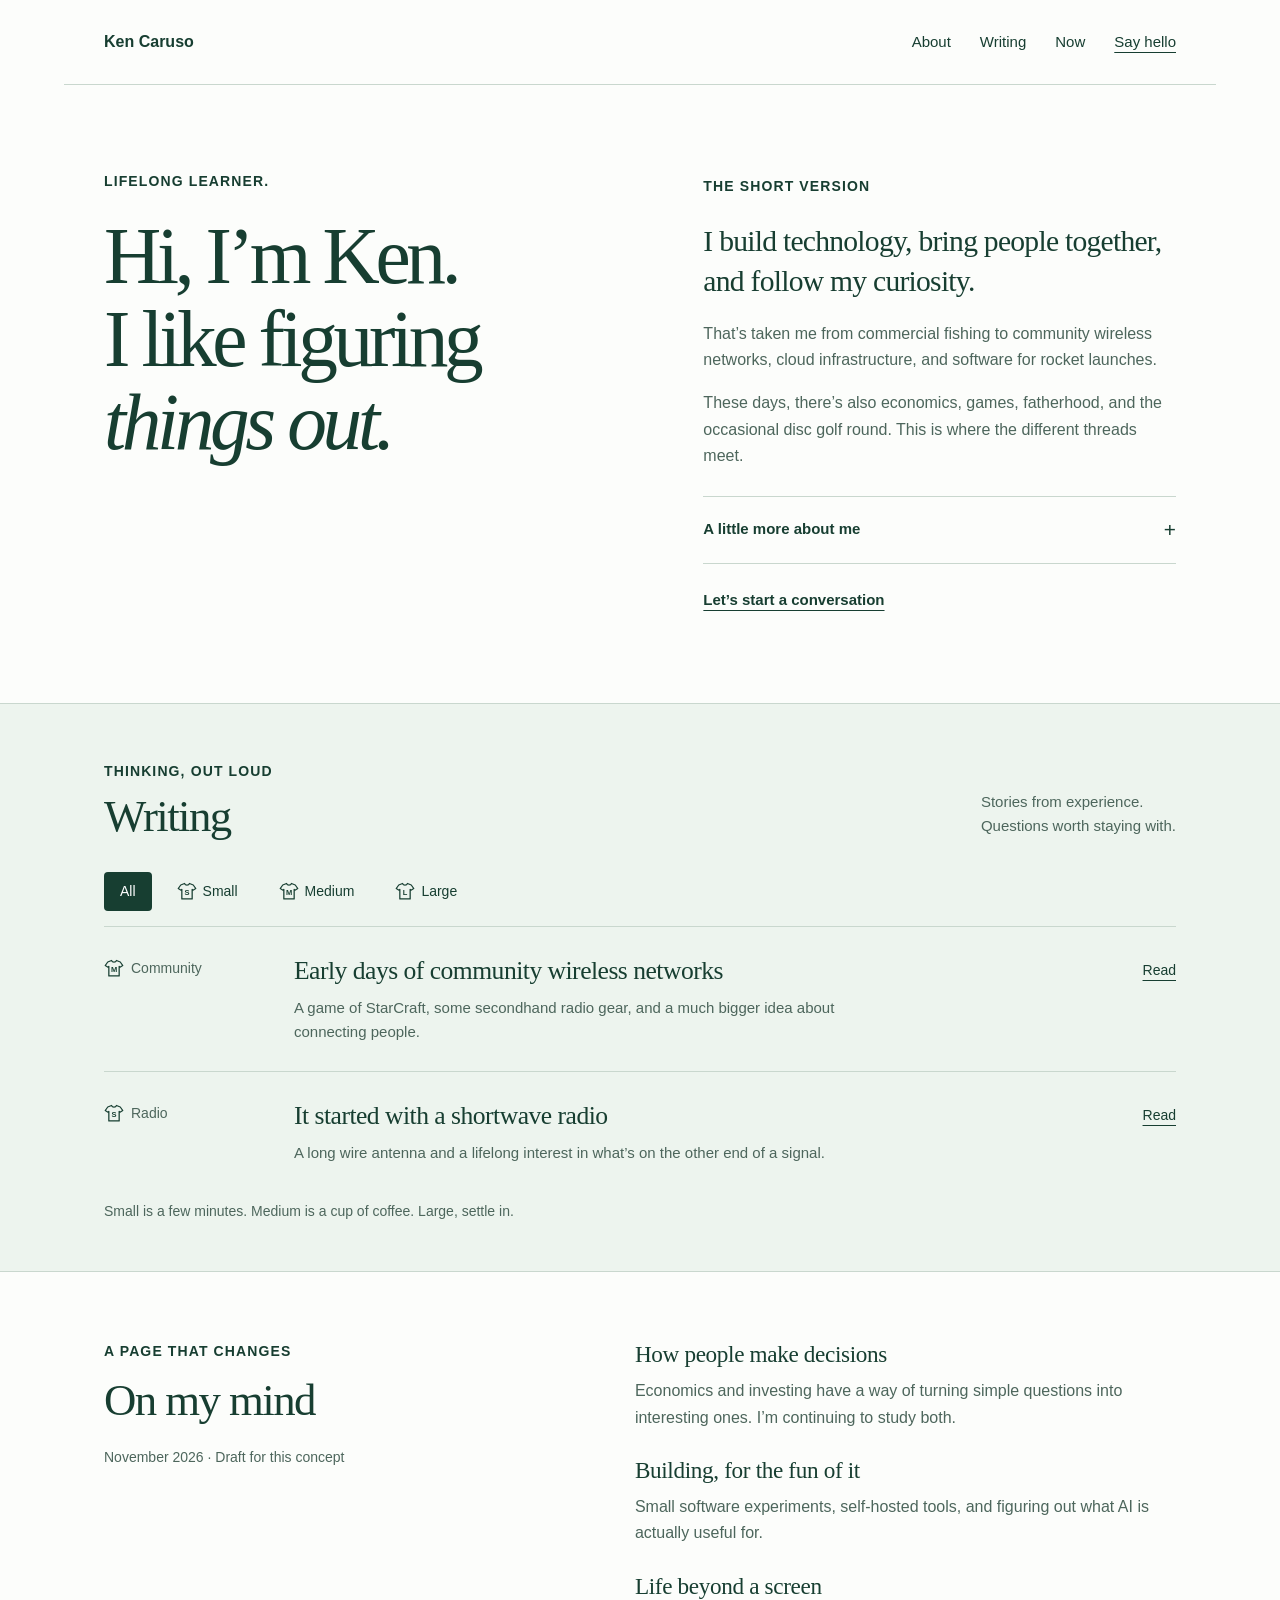
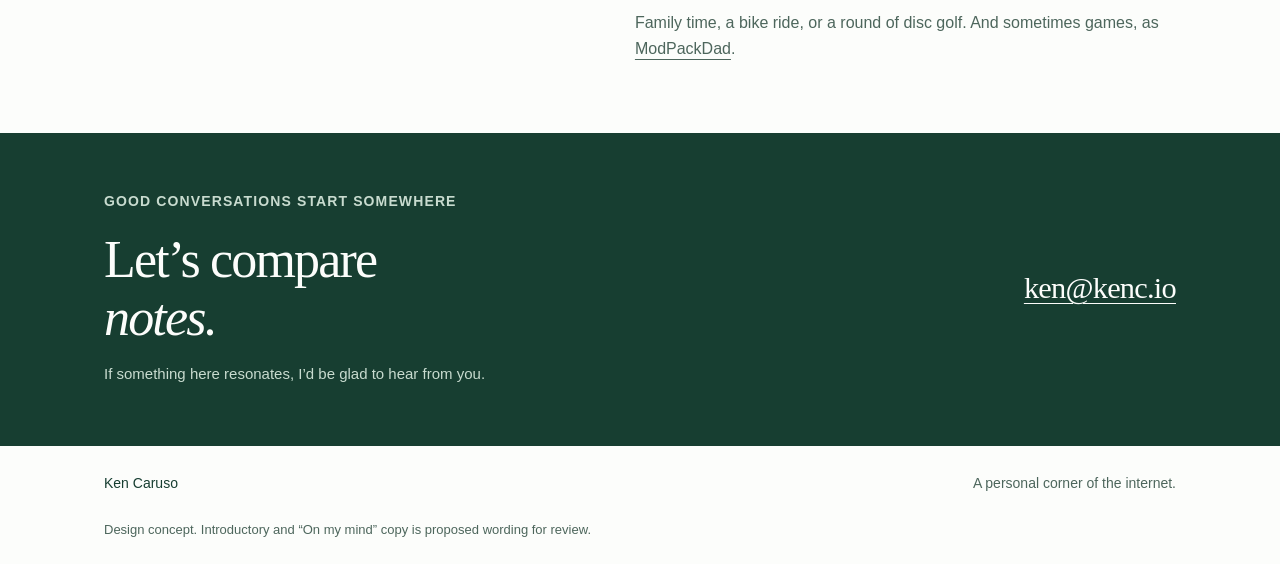
==== commit 88ae40bd: "Writing list: show size as icon only The size filters above the list already name each size.  Co-Aut" ====
--- a/static/letter/index.html
+++ b/static/letter/index.html
@@ -1,6 +1,6 @@
 <!doctype html>
 <html lang="en">
-<head><meta charset="utf-8"><meta name="robots" content="noindex"><meta name="viewport" content="width=device-width,initial-scale=1"><meta name="description" content="Ken Caruso — technology, economics, community, and a life of figuring things out."><title>Ken Caruso — Personal Letter</title><link rel="stylesheet" href="styles.css?v=3"><script src="script.js?v=3" defer></script></head>
+<head><meta charset="utf-8"><meta name="robots" content="noindex"><meta name="viewport" content="width=device-width,initial-scale=1"><meta name="description" content="Ken Caruso — technology, economics, community, and a life of figuring things out."><title>Ken Caruso — Personal Letter</title><link rel="stylesheet" href="styles.css?v=4"><script src="script.js?v=4" defer></script></head>
 <body>
 <a class="skip" href="#main">Skip to content</a>
 
@@ -15,8 +15,8 @@
 
 <div class="filters" role="group" aria-label="Filter by size"><button type="button" data-filter="all" aria-pressed="true">All</button><button type="button" data-filter="small" aria-pressed="false"><svg class="tee" width="20" height="20" viewBox="0 0 24 24" fill="none" stroke="currentColor" stroke-width="1.5" stroke-linejoin="round" aria-hidden="true"><path d="M9 3 4.5 4.8 1.5 9l3.3 2 1-1v11.5h12.4V10l1 1 3.3-2-3-4.2L15 3c-.5 1.3-1.6 2-3 2s-2.5-.7-3-2Z"/><text x="12" y="14.4" fill="currentColor" stroke="none" font-size="9" font-weight="700" font-family="Inter,Helvetica Neue,Arial,sans-serif" text-anchor="middle" dominant-baseline="central">S</text></svg>Small</button><button type="button" data-filter="medium" aria-pressed="false"><svg class="tee" width="20" height="20" viewBox="0 0 24 24" fill="none" stroke="currentColor" stroke-width="1.5" stroke-linejoin="round" aria-hidden="true"><path d="M9 3 4.5 4.8 1.5 9l3.3 2 1-1v11.5h12.4V10l1 1 3.3-2-3-4.2L15 3c-.5 1.3-1.6 2-3 2s-2.5-.7-3-2Z"/><text x="12" y="14.4" fill="currentColor" stroke="none" font-size="9" font-weight="700" font-family="Inter,Helvetica Neue,Arial,sans-serif" text-anchor="middle" dominant-baseline="central">M</text></svg>Medium</button><button type="button" data-filter="large" aria-pressed="false"><svg class="tee" width="20" height="20" viewBox="0 0 24 24" fill="none" stroke="currentColor" stroke-width="1.5" stroke-linejoin="round" aria-hidden="true"><path d="M9 3 4.5 4.8 1.5 9l3.3 2 1-1v11.5h12.4V10l1 1 3.3-2-3-4.2L15 3c-.5 1.3-1.6 2-3 2s-2.5-.7-3-2Z"/><text x="12" y="14.4" fill="currentColor" stroke="none" font-size="9" font-weight="700" font-family="Inter,Helvetica Neue,Arial,sans-serif" text-anchor="middle" dominant-baseline="central">L</text></svg>Large</button></div>
 <div class="writing-list" aria-live="polite">
-<a class="writing-row" href="wireless.html" data-kind="medium"><span class="piece-type"><span class="size"><svg class="tee" width="20" height="20" viewBox="0 0 24 24" fill="none" stroke="currentColor" stroke-width="1.5" stroke-linejoin="round" aria-hidden="true"><path d="M9 3 4.5 4.8 1.5 9l3.3 2 1-1v11.5h12.4V10l1 1 3.3-2-3-4.2L15 3c-.5 1.3-1.6 2-3 2s-2.5-.7-3-2Z"/><text x="12" y="14.4" fill="currentColor" stroke="none" font-size="9" font-weight="700" font-family="Inter,Helvetica Neue,Arial,sans-serif" text-anchor="middle" dominant-baseline="central">M</text></svg>Medium</span><span>Community</span></span><span class="piece-main"><h3>Early days of community wireless networks</h3><p>A game of StarCraft, some secondhand radio gear, and a much bigger idea about connecting people.</p></span><span class="read-label">Read</span></a>
-<a class="writing-row" href="radio.html" data-kind="small"><span class="piece-type"><span class="size"><svg class="tee" width="20" height="20" viewBox="0 0 24 24" fill="none" stroke="currentColor" stroke-width="1.5" stroke-linejoin="round" aria-hidden="true"><path d="M9 3 4.5 4.8 1.5 9l3.3 2 1-1v11.5h12.4V10l1 1 3.3-2-3-4.2L15 3c-.5 1.3-1.6 2-3 2s-2.5-.7-3-2Z"/><text x="12" y="14.4" fill="currentColor" stroke="none" font-size="9" font-weight="700" font-family="Inter,Helvetica Neue,Arial,sans-serif" text-anchor="middle" dominant-baseline="central">S</text></svg>Small</span><span>Radio</span></span><span class="piece-main"><h3>It started with a shortwave radio</h3><p>A long wire antenna and a lifelong interest in what’s on the other end of a signal.</p></span><span class="read-label">Read</span></a>
+<a class="writing-row" href="wireless.html" data-kind="medium"><span class="piece-type"><svg class="tee" width="20" height="20" viewBox="0 0 24 24" fill="none" stroke="currentColor" stroke-width="1.5" stroke-linejoin="round" role="img" aria-label="Medium"><path d="M9 3 4.5 4.8 1.5 9l3.3 2 1-1v11.5h12.4V10l1 1 3.3-2-3-4.2L15 3c-.5 1.3-1.6 2-3 2s-2.5-.7-3-2Z"/><text x="12" y="14.4" fill="currentColor" stroke="none" font-size="9" font-weight="700" font-family="Inter,Helvetica Neue,Arial,sans-serif" text-anchor="middle" dominant-baseline="central">M</text></svg><span>Community</span></span><span class="piece-main"><h3>Early days of community wireless networks</h3><p>A game of StarCraft, some secondhand radio gear, and a much bigger idea about connecting people.</p></span><span class="read-label">Read</span></a>
+<a class="writing-row" href="radio.html" data-kind="small"><span class="piece-type"><svg class="tee" width="20" height="20" viewBox="0 0 24 24" fill="none" stroke="currentColor" stroke-width="1.5" stroke-linejoin="round" role="img" aria-label="Small"><path d="M9 3 4.5 4.8 1.5 9l3.3 2 1-1v11.5h12.4V10l1 1 3.3-2-3-4.2L15 3c-.5 1.3-1.6 2-3 2s-2.5-.7-3-2Z"/><text x="12" y="14.4" fill="currentColor" stroke="none" font-size="9" font-weight="700" font-family="Inter,Helvetica Neue,Arial,sans-serif" text-anchor="middle" dominant-baseline="central">S</text></svg><span>Radio</span></span><span class="piece-main"><h3>It started with a shortwave radio</h3><p>A long wire antenna and a lifelong interest in what’s on the other end of a signal.</p></span><span class="read-label">Read</span></a>
 <p class="writing-empty" hidden>Nothing in this size yet.</p>
 </div><p class="content-note">Small is a few minutes. Medium is a cup of coffee. Large, settle in.</p>
 </div></section>
--- a/static/letter/styles.css
+++ b/static/letter/styles.css
@@ -1 +1 @@
-:root{--ink:#173e31;--muted:#4d665c;--line:#c9d7ce;--mint:#edf4ee;--paper:#fcfdfb;--serif:Georgia,'Times New Roman',serif;--sans:Inter,'Helvetica Neue',Arial,sans-serif}*{box-sizing:border-box}html{scroll-behavior:smooth;scroll-padding-top:25px}body{margin:0;background:var(--paper);color:var(--ink);font:1rem/1.65 var(--sans);-webkit-font-smoothing:antialiased}a{color:inherit;text-underline-offset:5px;text-decoration-thickness:1px}button{font:inherit}a:hover{text-decoration-color:#9bb4a5}a:focus-visible,button:focus-visible,summary:focus-visible{outline:3px solid #2b795c;outline-offset:5px}.wrap{max-width:1152px;padding:0 40px;margin:0 auto}.skip{position:absolute;top:-100px;left:20px;background:var(--ink);color:white;padding:12px;z-index:10}.skip:focus{top:10px}.study-bar{display:flex;justify-content:space-between;gap:20px;background:#e5eee6;padding:8px max(24px,calc((100vw - 1072px)/2));font-size:.875rem;color:var(--muted)}.study-bar a{text-decoration:none}.site-header{display:flex;align-items:center;justify-content:space-between;padding-top:29px;padding-bottom:29px;border-bottom:1px solid var(--line)}.identity{display:flex;align-items:center;gap:15px;text-decoration:none;font-weight:600;font-size:1rem}nav{display:flex;gap:29px;font-size:.9375rem}nav a{text-decoration:none}nav a:last-child{text-decoration:underline}.hero{display:grid;grid-template-columns:1fr .91fr;gap:80px;padding-top:85px;padding-bottom:90px}.eyebrow{font-size:.875rem;font-weight:600;letter-spacing:.08em;margin:0 0 22px;text-transform:uppercase}.hero h1{font:normal clamp(3.8rem,6.2vw,5.7rem)/1.04 var(--serif);letter-spacing:-.055em;margin:0 0 32px}.hero h1 em{font-weight:normal}.introduction{padding-top:5px}.introduction>.eyebrow{margin-bottom:24px}.lead{font:normal 1.85rem/1.32 var(--serif);letter-spacing:-.025em;margin:0 0 20px}.introduction>p:not(.lead):not(.eyebrow){color:var(--muted);margin:0 0 17px}.long-bio{margin:26px 0 23px;border-top:1px solid var(--line);border-bottom:1px solid var(--line)}.long-bio summary{cursor:pointer;list-style:none;padding:16px 0;display:flex;align-items:center;justify-content:space-between;font-size:.9375rem;font-weight:600}.long-bio summary::-webkit-details-marker{display:none}.long-bio summary span{font-size:1.3rem;font-weight:400}.long-bio[open] summary span{transform:rotate(45deg)}.long-bio div{font-size:1rem;color:var(--muted);padding-bottom:6px}.long-bio div p:first-child{margin-top:0}.text-link{font-size:.9375rem;font-weight:600}.writing-section{background:var(--mint);border-top:1px solid var(--line);border-bottom:1px solid var(--line)}.writing-inner{padding-top:56px;padding-bottom:48px}.section-top{display:flex;justify-content:space-between;align-items:flex-end;gap:30px;margin-bottom:26px}.section-top .eyebrow{margin-bottom:8px}h2{font:normal 2.8rem/1.12 var(--serif);letter-spacing:-.035em;margin:0}.section-top>p{color:var(--muted);font-size:.9375rem;line-height:1.6;margin:0 0 4px}.filters{display:flex;gap:9px;margin:30px 0 15px}.filters button{cursor:pointer;padding:7px 15px;border:1px solid transparent;background:transparent;border-radius:4px;font-size:.875rem;color:var(--ink)}.filters button[aria-pressed=true]{background:var(--ink);color:white}.filters button:hover{border-color:var(--ink)}.writing-row{display:grid;grid-template-columns:170px 1fr 110px;gap:20px;align-items:start;padding:27px 0;border-top:1px solid var(--line);text-decoration:none}.writing-row[hidden]{display:none}.piece-type{font-size:.875rem;line-height:1.5;color:var(--muted);padding-top:4px}.piece-main h3{font:normal 1.6rem/1.3 var(--serif);letter-spacing:-.02em;margin:0 0 9px}.piece-main p{color:var(--muted);margin:0;max-width:570px;font-size:.9375rem;line-height:1.6}.read-label{text-align:right;font-size:.875rem;text-decoration:underline;text-underline-offset:5px;padding-top:5px}.writing-row:hover h3{text-decoration:underline;text-underline-offset:5px}.filters button{display:inline-flex;align-items:center;gap:6px}.filters{flex-wrap:wrap}.writing-empty{color:var(--muted);padding:27px 0;margin:0;border-top:1px solid var(--line)}.tee{width:20px;height:20px;flex:none;display:block}.piece-type{display:flex;flex-direction:column;gap:2px}.size{display:flex;align-items:center;gap:7px;color:var(--ink);font-weight:600}.piece-type>span:last-child{padding-left:27px}.content-note{font-size:.875rem;margin:8px 0 0;color:var(--muted)}.now-section{display:grid;grid-template-columns:1fr 1.2fr;gap:80px;padding-top:68px;padding-bottom:70px}.now-heading .eyebrow{margin-bottom:12px}.date{color:var(--muted);font-size:.875rem;margin-top:20px}.now-items article{margin-bottom:25px}.now-items article:last-child{margin-bottom:0}.now-items h3{font:normal 1.45rem/1.25 var(--serif);margin:0 0 9px;letter-spacing:-.015em}.now-items p{font-size:1rem;color:var(--muted);margin:0}.contact-section{background:var(--ink);color:var(--paper)}.contact-inner{display:flex;justify-content:space-between;align-items:center;gap:35px;padding-top:57px;padding-bottom:59px}.contact-inner .eyebrow{color:#c8dbcf;margin-bottom:18px}.contact-inner h2{font-size:3.25rem}.contact-inner p:last-child{color:#c8dbcf;font-size:.9375rem;margin-bottom:0}.email-link{font:normal 1.9rem var(--serif);letter-spacing:-.025em;white-space:nowrap}.footer{display:flex;justify-content:space-between;gap:20px;font-size:.875rem;color:var(--muted);padding-top:26px;padding-bottom:24px}.footer span:first-child{color:var(--ink)}.prototype-note{font-size:.8125rem;color:var(--muted);padding-bottom:24px;margin-top:0}.article-header{padding-top:55px;padding-bottom:40px;max-width:800px}.back-link{font-size:.875rem}.article-header .eyebrow{margin-top:45px;margin-bottom:19px}.article-title{font:normal clamp(2.8rem,5vw,4.4rem)/1.06 var(--serif);letter-spacing:-.045em;margin:0 0 24px}.article-deck{font:normal 1.45rem/1.45 var(--serif);color:var(--muted)}.byline{font-size:.875rem;color:var(--muted);margin-top:25px}.article-body{max-width:800px;padding-bottom:70px;font:normal 1.2rem/1.85 var(--serif)}.article-body h2{font-size:2rem;margin-top:42px}.article-body p{margin:0 0 25px}.article-body blockquote{margin:30px 0;padding:4px 0 4px 25px;border-left:2px solid var(--ink);font-size:1.6rem;line-height:1.5;letter-spacing:-.015em}.article-note{background:var(--mint);padding:20px 23px;font:.9375rem/1.65 var(--sans);margin-top:36px}.abstract{border-top:1px solid var(--line);border-bottom:1px solid var(--line);padding:24px 0;margin-bottom:35px}.abstract h2{margin:0 0 15px}.paper-meta{display:flex;gap:35px;font:.875rem/1.5 var(--sans);color:var(--muted);padding-bottom:22px}.paper-meta strong{display:block;font-weight:600;color:var(--ink)}@media(max-width:900px){.hero{gap:40px}.hero h1{font-size:4.25rem}.writing-row{grid-template-columns:135px 1fr}.read-label{display:none}.now-section{gap:40px}.contact-inner h2{font-size:2.8rem}}@media(max-width:650px){.wrap{padding-left:24px;padding-right:24px}.study-bar{font-size:.8125rem;padding-left:24px;padding-right:24px}.study-bar span{max-width:135px;text-align:right}.site-header{flex-wrap:wrap;gap:22px;padding-top:20px;padding-bottom:22px}.identity{font-size:.9375rem}nav{justify-content:space-between;width:100%;gap:15px;font-size:.875rem}.hero{grid-template-columns:1fr;gap:36px;padding-top:48px;padding-bottom:48px}.hero h1{font-size:clamp(3.5rem,14vw,5rem);margin-bottom:24px}.hero-title .eyebrow{margin-bottom:20px}.lead{font-size:1.75rem}.introduction>.eyebrow{margin-bottom:15px}.section-top{display:block}.section-top>p{margin-top:19px}.writing-inner{padding-top:39px;padding-bottom:35px}h2{font-size:2.35rem}.writing-row{grid-template-columns:1fr;gap:8px;padding:23px 0}.piece-main h3{font-size:1.55rem}.piece-type{padding-top:0}.filters{margin-top:23px;gap:4px}.filters button{padding:7px 10px}.now-section{grid-template-columns:1fr;gap:25px;padding-top:43px;padding-bottom:45px}.date{margin-top:15px}.contact-inner{display:block;padding-top:43px;padding-bottom:45px}.email-link{display:inline-block;margin-top:28px;font-size:1.7rem}.footer{flex-wrap:wrap;font-size:.875rem;row-gap:10px}.footer span:nth-child(2){order:3;width:100%}.prototype-note{padding-bottom:20px}.article-header{padding-top:30px}.article-header .eyebrow{margin-top:30px}.article-title{font-size:2.9rem}.article-body{font-size:1.125rem}.article-body blockquote{font-size:1.4rem}.paper-meta{gap:22px;flex-wrap:wrap}}@media(prefers-reduced-motion:reduce){html{scroll-behavior:auto}*{transition:none!important}}
+:root{--ink:#173e31;--muted:#4d665c;--line:#c9d7ce;--mint:#edf4ee;--paper:#fcfdfb;--serif:Georgia,'Times New Roman',serif;--sans:Inter,'Helvetica Neue',Arial,sans-serif}*{box-sizing:border-box}html{scroll-behavior:smooth;scroll-padding-top:25px}body{margin:0;background:var(--paper);color:var(--ink);font:1rem/1.65 var(--sans);-webkit-font-smoothing:antialiased}a{color:inherit;text-underline-offset:5px;text-decoration-thickness:1px}button{font:inherit}a:hover{text-decoration-color:#9bb4a5}a:focus-visible,button:focus-visible,summary:focus-visible{outline:3px solid #2b795c;outline-offset:5px}.wrap{max-width:1152px;padding:0 40px;margin:0 auto}.skip{position:absolute;top:-100px;left:20px;background:var(--ink);color:white;padding:12px;z-index:10}.skip:focus{top:10px}.study-bar{display:flex;justify-content:space-between;gap:20px;background:#e5eee6;padding:8px max(24px,calc((100vw - 1072px)/2));font-size:.875rem;color:var(--muted)}.study-bar a{text-decoration:none}.site-header{display:flex;align-items:center;justify-content:space-between;padding-top:29px;padding-bottom:29px;border-bottom:1px solid var(--line)}.identity{display:flex;align-items:center;gap:15px;text-decoration:none;font-weight:600;font-size:1rem}nav{display:flex;gap:29px;font-size:.9375rem}nav a{text-decoration:none}nav a:last-child{text-decoration:underline}.hero{display:grid;grid-template-columns:1fr .91fr;gap:80px;padding-top:85px;padding-bottom:90px}.eyebrow{font-size:.875rem;font-weight:600;letter-spacing:.08em;margin:0 0 22px;text-transform:uppercase}.hero h1{font:normal clamp(3.8rem,6.2vw,5.7rem)/1.04 var(--serif);letter-spacing:-.055em;margin:0 0 32px}.hero h1 em{font-weight:normal}.introduction{padding-top:5px}.introduction>.eyebrow{margin-bottom:24px}.lead{font:normal 1.85rem/1.32 var(--serif);letter-spacing:-.025em;margin:0 0 20px}.introduction>p:not(.lead):not(.eyebrow){color:var(--muted);margin:0 0 17px}.long-bio{margin:26px 0 23px;border-top:1px solid var(--line);border-bottom:1px solid var(--line)}.long-bio summary{cursor:pointer;list-style:none;padding:16px 0;display:flex;align-items:center;justify-content:space-between;font-size:.9375rem;font-weight:600}.long-bio summary::-webkit-details-marker{display:none}.long-bio summary span{font-size:1.3rem;font-weight:400}.long-bio[open] summary span{transform:rotate(45deg)}.long-bio div{font-size:1rem;color:var(--muted);padding-bottom:6px}.long-bio div p:first-child{margin-top:0}.text-link{font-size:.9375rem;font-weight:600}.writing-section{background:var(--mint);border-top:1px solid var(--line);border-bottom:1px solid var(--line)}.writing-inner{padding-top:56px;padding-bottom:48px}.section-top{display:flex;justify-content:space-between;align-items:flex-end;gap:30px;margin-bottom:26px}.section-top .eyebrow{margin-bottom:8px}h2{font:normal 2.8rem/1.12 var(--serif);letter-spacing:-.035em;margin:0}.section-top>p{color:var(--muted);font-size:.9375rem;line-height:1.6;margin:0 0 4px}.filters{display:flex;gap:9px;margin:30px 0 15px}.filters button{cursor:pointer;padding:7px 15px;border:1px solid transparent;background:transparent;border-radius:4px;font-size:.875rem;color:var(--ink)}.filters button[aria-pressed=true]{background:var(--ink);color:white}.filters button:hover{border-color:var(--ink)}.writing-row{display:grid;grid-template-columns:170px 1fr 110px;gap:20px;align-items:start;padding:27px 0;border-top:1px solid var(--line);text-decoration:none}.writing-row[hidden]{display:none}.piece-type{font-size:.875rem;line-height:1.5;color:var(--muted);padding-top:4px}.piece-main h3{font:normal 1.6rem/1.3 var(--serif);letter-spacing:-.02em;margin:0 0 9px}.piece-main p{color:var(--muted);margin:0;max-width:570px;font-size:.9375rem;line-height:1.6}.read-label{text-align:right;font-size:.875rem;text-decoration:underline;text-underline-offset:5px;padding-top:5px}.writing-row:hover h3{text-decoration:underline;text-underline-offset:5px}.filters button{display:inline-flex;align-items:center;gap:6px}.filters{flex-wrap:wrap}.writing-empty{color:var(--muted);padding:27px 0;margin:0;border-top:1px solid var(--line)}.tee{width:20px;height:20px;flex:none;display:block}.piece-type{display:flex;align-items:center;gap:7px}.piece-type .tee{color:var(--ink)}.content-note{font-size:.875rem;margin:8px 0 0;color:var(--muted)}.now-section{display:grid;grid-template-columns:1fr 1.2fr;gap:80px;padding-top:68px;padding-bottom:70px}.now-heading .eyebrow{margin-bottom:12px}.date{color:var(--muted);font-size:.875rem;margin-top:20px}.now-items article{margin-bottom:25px}.now-items article:last-child{margin-bottom:0}.now-items h3{font:normal 1.45rem/1.25 var(--serif);margin:0 0 9px;letter-spacing:-.015em}.now-items p{font-size:1rem;color:var(--muted);margin:0}.contact-section{background:var(--ink);color:var(--paper)}.contact-inner{display:flex;justify-content:space-between;align-items:center;gap:35px;padding-top:57px;padding-bottom:59px}.contact-inner .eyebrow{color:#c8dbcf;margin-bottom:18px}.contact-inner h2{font-size:3.25rem}.contact-inner p:last-child{color:#c8dbcf;font-size:.9375rem;margin-bottom:0}.email-link{font:normal 1.9rem var(--serif);letter-spacing:-.025em;white-space:nowrap}.footer{display:flex;justify-content:space-between;gap:20px;font-size:.875rem;color:var(--muted);padding-top:26px;padding-bottom:24px}.footer span:first-child{color:var(--ink)}.prototype-note{font-size:.8125rem;color:var(--muted);padding-bottom:24px;margin-top:0}.article-header{padding-top:55px;padding-bottom:40px;max-width:800px}.back-link{font-size:.875rem}.article-header .eyebrow{margin-top:45px;margin-bottom:19px}.article-title{font:normal clamp(2.8rem,5vw,4.4rem)/1.06 var(--serif);letter-spacing:-.045em;margin:0 0 24px}.article-deck{font:normal 1.45rem/1.45 var(--serif);color:var(--muted)}.byline{font-size:.875rem;color:var(--muted);margin-top:25px}.article-body{max-width:800px;padding-bottom:70px;font:normal 1.2rem/1.85 var(--serif)}.article-body h2{font-size:2rem;margin-top:42px}.article-body p{margin:0 0 25px}.article-body blockquote{margin:30px 0;padding:4px 0 4px 25px;border-left:2px solid var(--ink);font-size:1.6rem;line-height:1.5;letter-spacing:-.015em}.article-note{background:var(--mint);padding:20px 23px;font:.9375rem/1.65 var(--sans);margin-top:36px}.abstract{border-top:1px solid var(--line);border-bottom:1px solid var(--line);padding:24px 0;margin-bottom:35px}.abstract h2{margin:0 0 15px}.paper-meta{display:flex;gap:35px;font:.875rem/1.5 var(--sans);color:var(--muted);padding-bottom:22px}.paper-meta strong{display:block;font-weight:600;color:var(--ink)}@media(max-width:900px){.hero{gap:40px}.hero h1{font-size:4.25rem}.writing-row{grid-template-columns:135px 1fr}.read-label{display:none}.now-section{gap:40px}.contact-inner h2{font-size:2.8rem}}@media(max-width:650px){.wrap{padding-left:24px;padding-right:24px}.study-bar{font-size:.8125rem;padding-left:24px;padding-right:24px}.study-bar span{max-width:135px;text-align:right}.site-header{flex-wrap:wrap;gap:22px;padding-top:20px;padding-bottom:22px}.identity{font-size:.9375rem}nav{justify-content:space-between;width:100%;gap:15px;font-size:.875rem}.hero{grid-template-columns:1fr;gap:36px;padding-top:48px;padding-bottom:48px}.hero h1{font-size:clamp(3.5rem,14vw,5rem);margin-bottom:24px}.hero-title .eyebrow{margin-bottom:20px}.lead{font-size:1.75rem}.introduction>.eyebrow{margin-bottom:15px}.section-top{display:block}.section-top>p{margin-top:19px}.writing-inner{padding-top:39px;padding-bottom:35px}h2{font-size:2.35rem}.writing-row{grid-template-columns:1fr;gap:8px;padding:23px 0}.piece-main h3{font-size:1.55rem}.piece-type{padding-top:0}.filters{margin-top:23px;gap:4px}.filters button{padding:7px 10px}.now-section{grid-template-columns:1fr;gap:25px;padding-top:43px;padding-bottom:45px}.date{margin-top:15px}.contact-inner{display:block;padding-top:43px;padding-bottom:45px}.email-link{display:inline-block;margin-top:28px;font-size:1.7rem}.footer{flex-wrap:wrap;font-size:.875rem;row-gap:10px}.footer span:nth-child(2){order:3;width:100%}.prototype-note{padding-bottom:20px}.article-header{padding-top:30px}.article-header .eyebrow{margin-top:30px}.article-title{font-size:2.9rem}.article-body{font-size:1.125rem}.article-body blockquote{font-size:1.4rem}.paper-meta{gap:22px;flex-wrap:wrap}}@media(prefers-reduced-motion:reduce){html{scroll-behavior:auto}*{transition:none!important}}
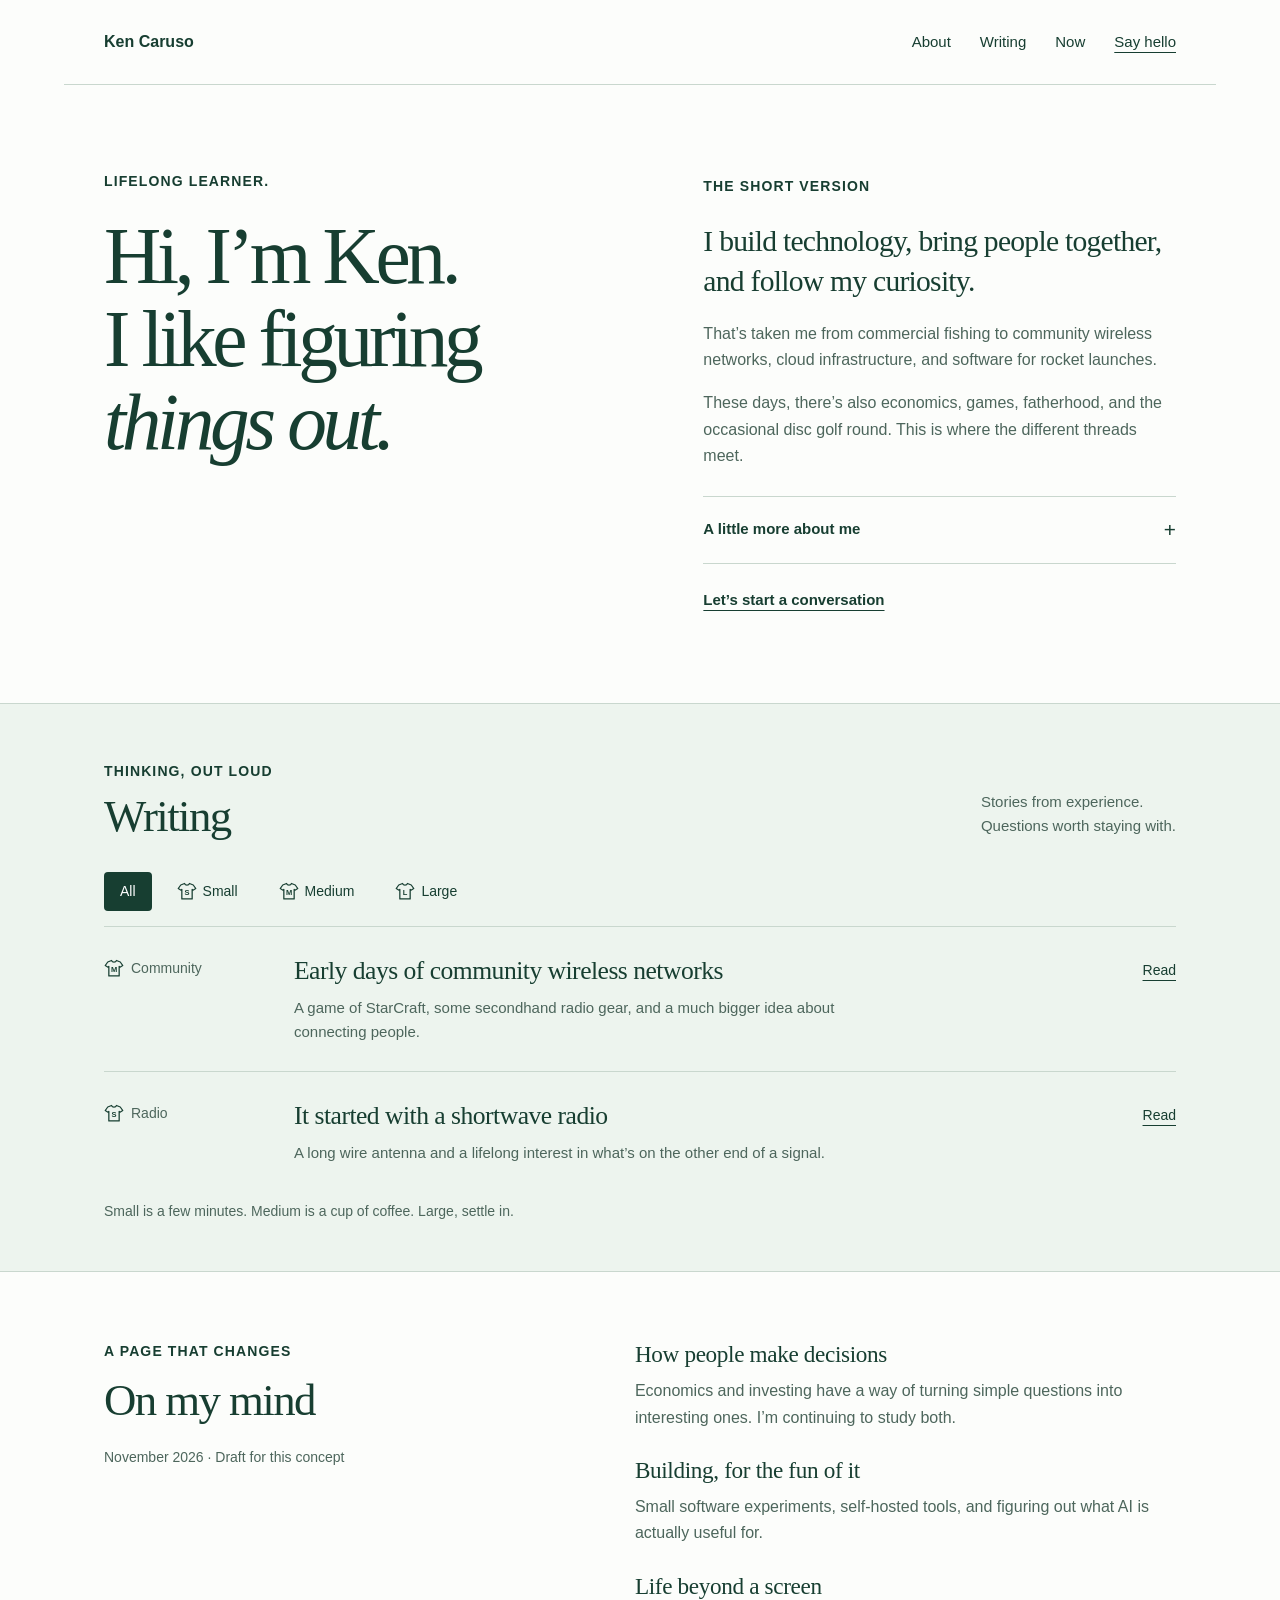
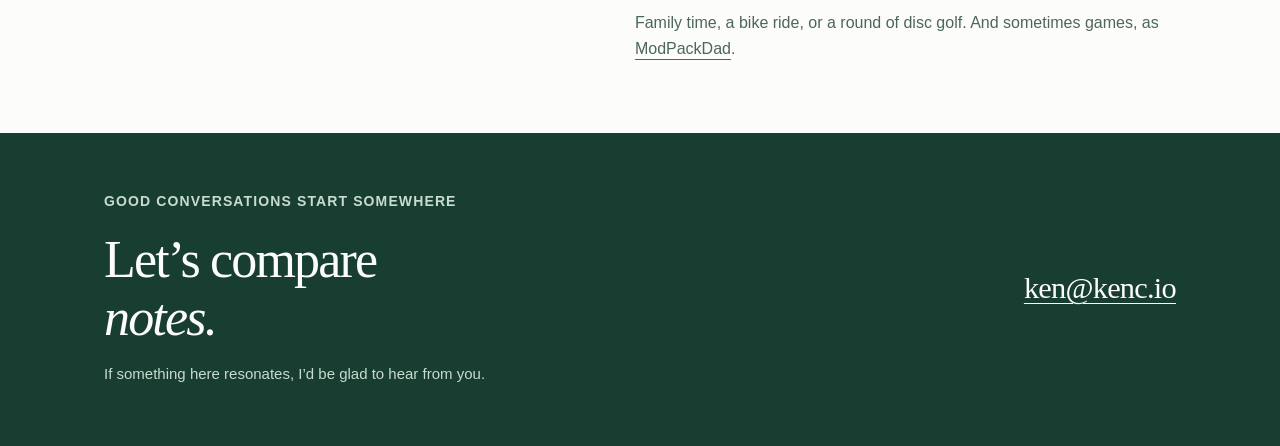
==== commit 6fffc4b4: "Personal Letter: remove footer text Co-Authored-By: Claude Opus 5.5 <noreply@anthropic.com> Claude-S" ====
--- a/static/letter/index.html
+++ b/static/letter/index.html
@@ -1,6 +1,6 @@
 <!doctype html>
 <html lang="en">
-<head><meta charset="utf-8"><meta name="robots" content="noindex"><meta name="viewport" content="width=device-width,initial-scale=1"><meta name="description" content="Ken Caruso — technology, economics, community, and a life of figuring things out."><title>Ken Caruso — Personal Letter</title><link rel="stylesheet" href="styles.css?v=4"><script src="script.js?v=4" defer></script></head>
+<head><meta charset="utf-8"><meta name="robots" content="noindex"><meta name="viewport" content="width=device-width,initial-scale=1"><meta name="description" content="Ken Caruso — technology, economics, community, and a life of figuring things out."><title>Ken Caruso — Personal Letter</title><link rel="stylesheet" href="styles.css?v=5"><script src="script.js?v=5" defer></script></head>
 <body>
 <a class="skip" href="#main">Skip to content</a>
 
@@ -22,6 +22,4 @@
 </div></section>
 <section class="now-section wrap" id="now"><div class="now-heading"><p class="eyebrow">A page that changes</p><h2>On my mind</h2><p class="date">November 2026 · Draft for this concept</p></div><div class="now-items"><article><h3>How people make decisions</h3><p>Economics and investing have a way of turning simple questions into interesting ones. I’m continuing to study both.</p></article><article><h3>Building, for the fun of it</h3><p>Small software experiments, self-hosted tools, and figuring out what AI is actually useful for.</p></article><article><h3>Life beyond a screen</h3><p>Family time, a bike ride, or a round of disc golf. And sometimes games, as <a href="https://www.twitch.tv/modpackdad">ModPackDad</a>.</p></article></div></section>
 <section class="contact-section" id="contact"><div class="wrap contact-inner"><div><p class="eyebrow">Good conversations start somewhere</p><h2>Let’s compare<br><em>notes.</em></h2><p>If something here resonates, I’d be glad to hear from you.</p></div><a class="email-link" href="mailto:ken@kenc.io">ken@kenc.io</a></div></section>
-</main><footer class="wrap footer"><span>Ken Caruso</span><span>A personal corner of the internet.</span></footer>
-<p class="prototype-note wrap">Design concept. Introductory and “On my mind” copy is proposed wording for review.</p>
-</body></html>
+</main></body></html>
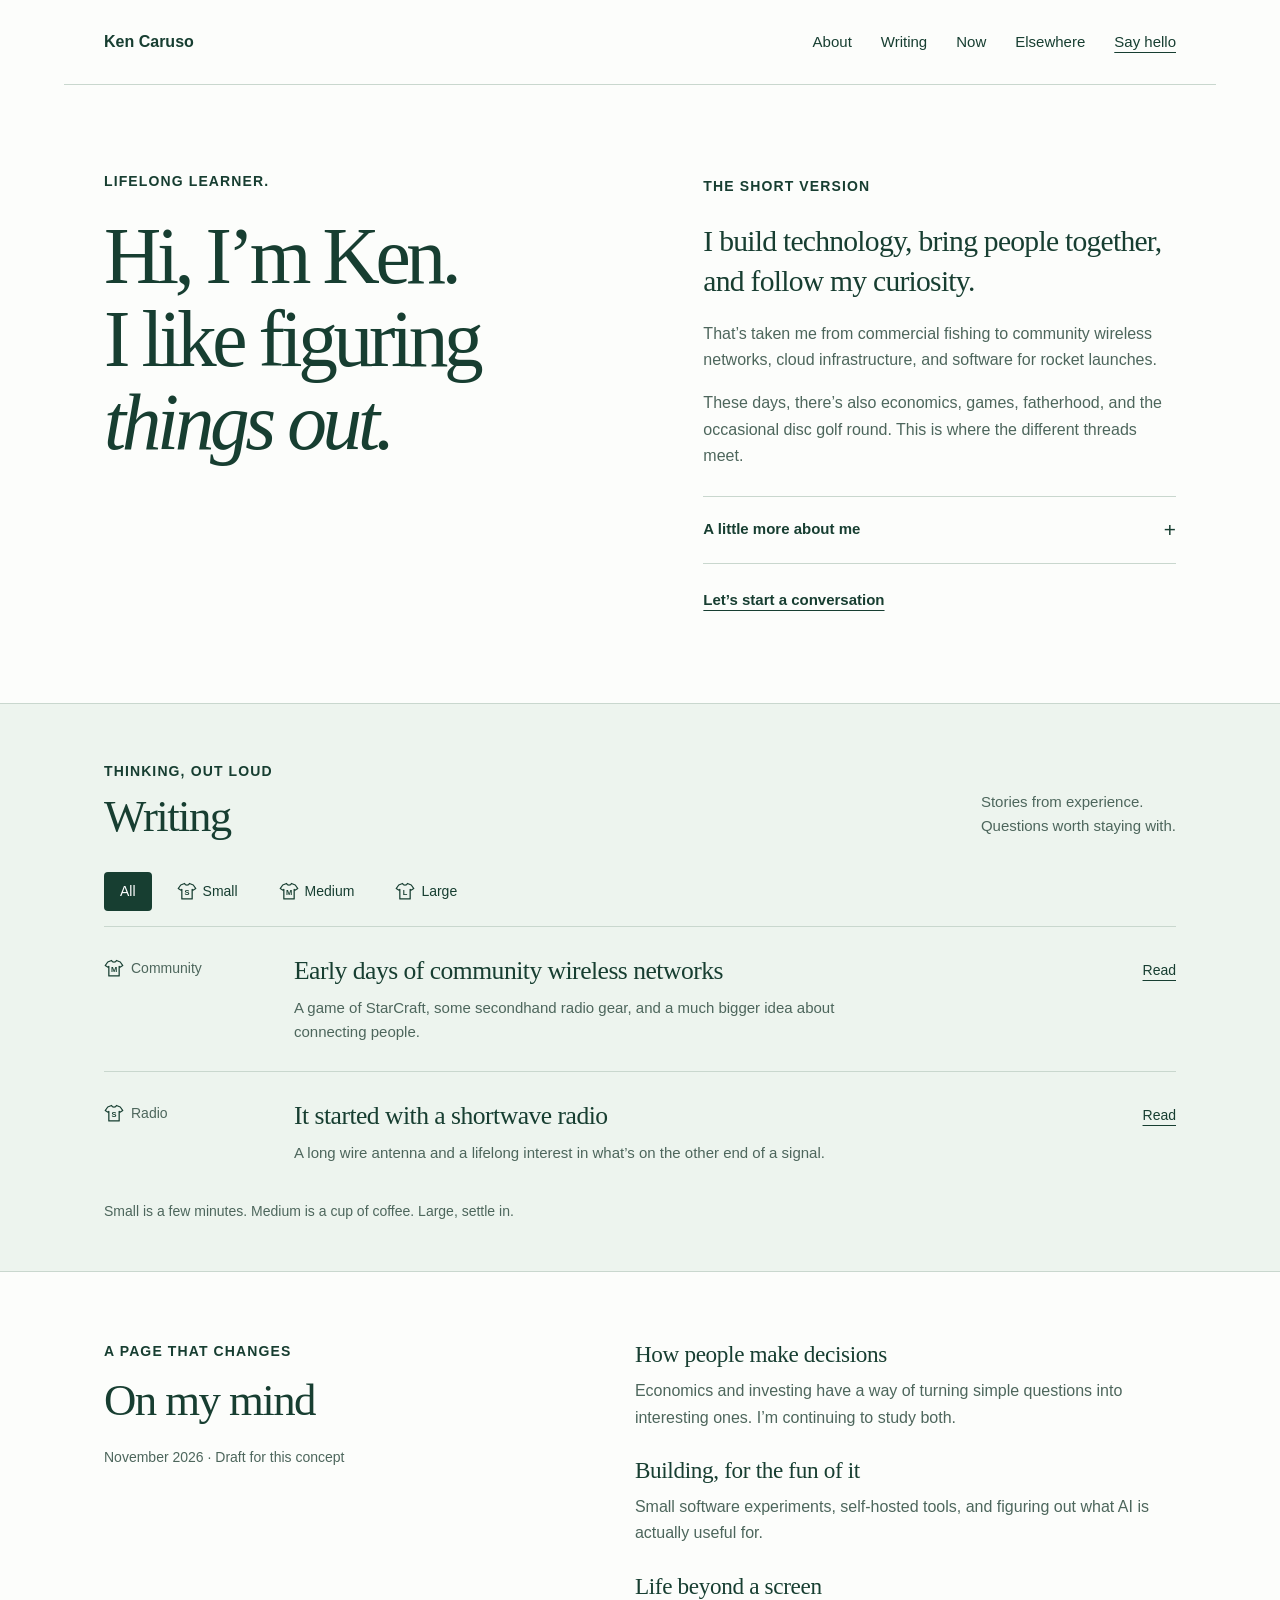
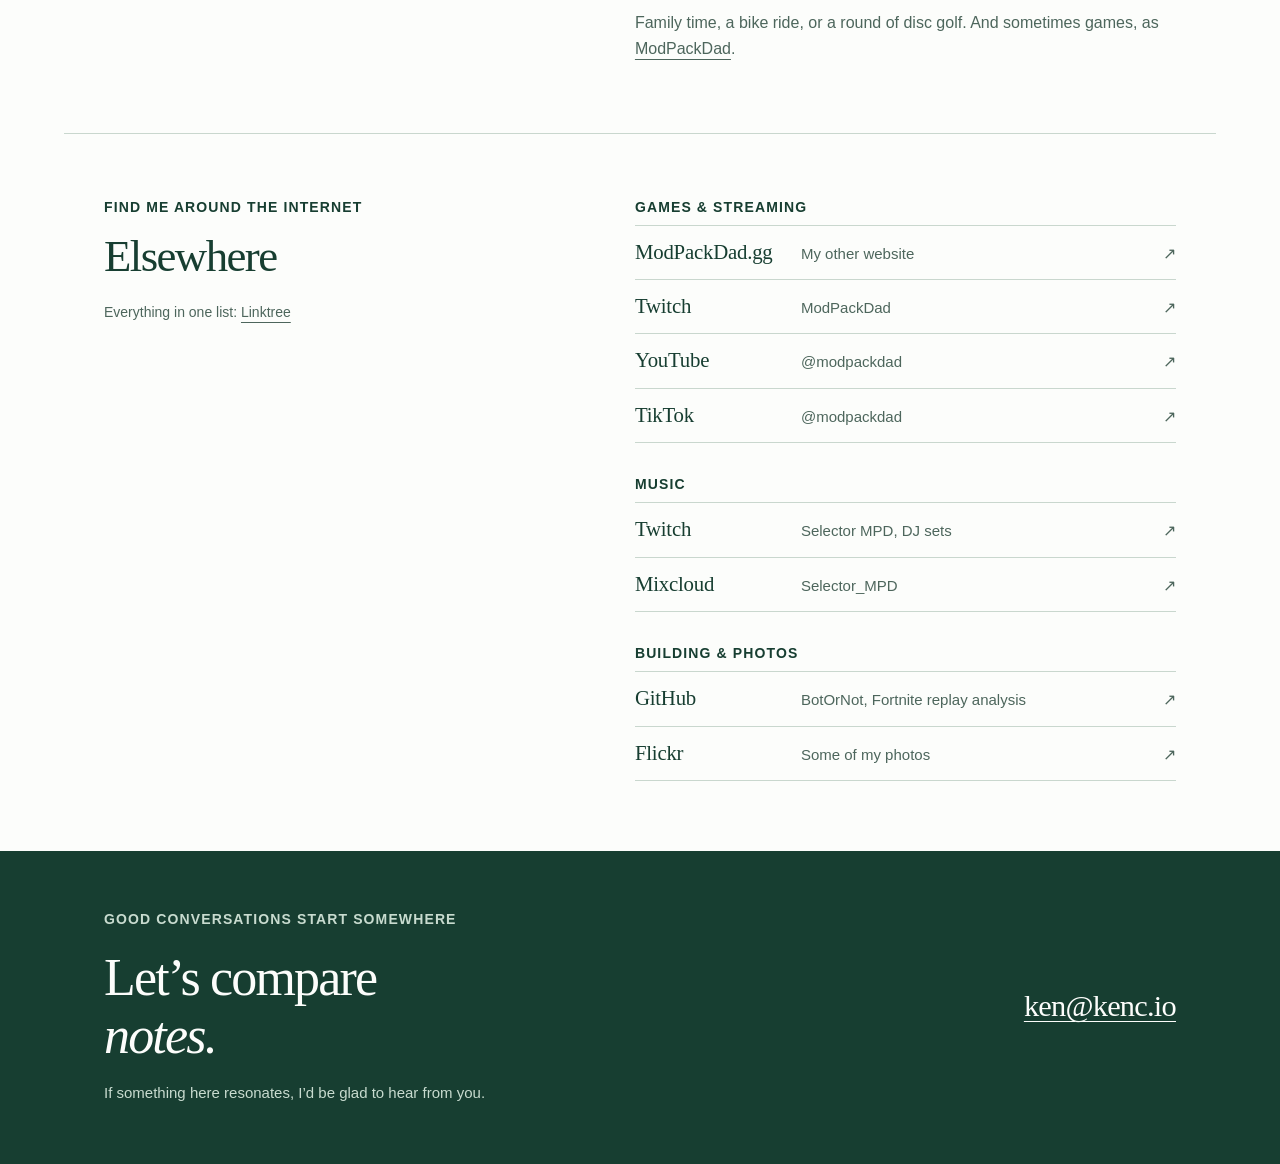
==== commit 5d6dbf0b: "Personal Letter: add Elsewhere links section Links from Ken's Linktree and modpackdad.gg: ModPackDad" ====
--- a/static/letter/index.html
+++ b/static/letter/index.html
@@ -1,10 +1,10 @@
 <!doctype html>
 <html lang="en">
-<head><meta charset="utf-8"><meta name="robots" content="noindex"><meta name="viewport" content="width=device-width,initial-scale=1"><meta name="description" content="Ken Caruso — technology, economics, community, and a life of figuring things out."><title>Ken Caruso — Personal Letter</title><link rel="stylesheet" href="styles.css?v=5"><script src="script.js?v=5" defer></script></head>
+<head><meta charset="utf-8"><meta name="robots" content="noindex"><meta name="viewport" content="width=device-width,initial-scale=1"><meta name="description" content="Ken Caruso — technology, economics, community, and a life of figuring things out."><title>Ken Caruso — Personal Letter</title><link rel="stylesheet" href="styles.css?v=6"><script src="script.js?v=6" defer></script></head>
 <body>
 <a class="skip" href="#main">Skip to content</a>
 
-<header class="site-header wrap"><a class="identity" href="index.html" aria-label="Ken Caruso home"><span>Ken Caruso</span></a><nav aria-label="Main navigation"><a href="#about">About</a><a href="#writing">Writing</a><a href="#now">Now</a><a href="#contact">Say hello</a></nav></header>
+<header class="site-header wrap"><a class="identity" href="index.html" aria-label="Ken Caruso home"><span>Ken Caruso</span></a><nav aria-label="Main navigation"><a href="#about">About</a><a href="#writing">Writing</a><a href="#now">Now</a><a href="#elsewhere">Elsewhere</a><a href="#contact">Say hello</a></nav></header>
 <main id="main">
 <section class="hero wrap" id="about">
 <div class="hero-title"><p class="eyebrow">Lifelong learner.</p><h1>Hi, I’m Ken.<br>I like figuring<br><em>things out.</em></h1></div>
@@ -21,5 +21,6 @@
 </div><p class="content-note">Small is a few minutes. Medium is a cup of coffee. Large, settle in.</p>
 </div></section>
 <section class="now-section wrap" id="now"><div class="now-heading"><p class="eyebrow">A page that changes</p><h2>On my mind</h2><p class="date">November 2026 · Draft for this concept</p></div><div class="now-items"><article><h3>How people make decisions</h3><p>Economics and investing have a way of turning simple questions into interesting ones. I’m continuing to study both.</p></article><article><h3>Building, for the fun of it</h3><p>Small software experiments, self-hosted tools, and figuring out what AI is actually useful for.</p></article><article><h3>Life beyond a screen</h3><p>Family time, a bike ride, or a round of disc golf. And sometimes games, as <a href="https://www.twitch.tv/modpackdad">ModPackDad</a>.</p></article></div></section>
+<section class="elsewhere-section wrap" id="elsewhere"><div class="now-heading"><p class="eyebrow">Find me around the internet</p><h2>Elsewhere</h2><p class="date">Everything in one list: <a href="https://linktr.ee/modpackdad" rel="me noopener">Linktree</a></p></div><div class="link-groups"><div class="link-group"><h3>Games &amp; streaming</h3><ul><li><a href="https://modpackdad.gg" rel="me noopener"><span class="link-name">ModPackDad.gg</span><span class="link-detail">My other website</span><span class="arrow" aria-hidden="true">↗</span></a></li><li><a href="https://www.twitch.tv/modpackdad" rel="me noopener"><span class="link-name">Twitch</span><span class="link-detail">ModPackDad</span><span class="arrow" aria-hidden="true">↗</span></a></li><li><a href="https://www.youtube.com/@modpackdad" rel="me noopener"><span class="link-name">YouTube</span><span class="link-detail">@modpackdad</span><span class="arrow" aria-hidden="true">↗</span></a></li><li><a href="https://www.tiktok.com/@modpackdad" rel="me noopener"><span class="link-name">TikTok</span><span class="link-detail">@modpackdad</span><span class="arrow" aria-hidden="true">↗</span></a></li></ul></div><div class="link-group"><h3>Music</h3><ul><li><a href="https://twitch.tv/selector_mpd" rel="me noopener"><span class="link-name">Twitch</span><span class="link-detail">Selector MPD, DJ sets</span><span class="arrow" aria-hidden="true">↗</span></a></li><li><a href="https://www.mixcloud.com/Selector_MPD" rel="me noopener"><span class="link-name">Mixcloud</span><span class="link-detail">Selector_MPD</span><span class="arrow" aria-hidden="true">↗</span></a></li></ul></div><div class="link-group"><h3>Building &amp; photos</h3><ul><li><a href="https://github.com/kc2-io/BotOrNot" rel="me noopener"><span class="link-name">GitHub</span><span class="link-detail">BotOrNot, Fortnite replay analysis</span><span class="arrow" aria-hidden="true">↗</span></a></li><li><a href="https://www.flickr.com/photos/ipl31" rel="me noopener"><span class="link-name">Flickr</span><span class="link-detail">Some of my photos</span><span class="arrow" aria-hidden="true">↗</span></a></li></ul></div></div></section>
 <section class="contact-section" id="contact"><div class="wrap contact-inner"><div><p class="eyebrow">Good conversations start somewhere</p><h2>Let’s compare<br><em>notes.</em></h2><p>If something here resonates, I’d be glad to hear from you.</p></div><a class="email-link" href="mailto:ken@kenc.io">ken@kenc.io</a></div></section>
 </main></body></html>
--- a/static/letter/styles.css
+++ b/static/letter/styles.css
@@ -1 +1 @@
-:root{--ink:#173e31;--muted:#4d665c;--line:#c9d7ce;--mint:#edf4ee;--paper:#fcfdfb;--serif:Georgia,'Times New Roman',serif;--sans:Inter,'Helvetica Neue',Arial,sans-serif}*{box-sizing:border-box}html{scroll-behavior:smooth;scroll-padding-top:25px}body{margin:0;background:var(--paper);color:var(--ink);font:1rem/1.65 var(--sans);-webkit-font-smoothing:antialiased}a{color:inherit;text-underline-offset:5px;text-decoration-thickness:1px}button{font:inherit}a:hover{text-decoration-color:#9bb4a5}a:focus-visible,button:focus-visible,summary:focus-visible{outline:3px solid #2b795c;outline-offset:5px}.wrap{max-width:1152px;padding:0 40px;margin:0 auto}.skip{position:absolute;top:-100px;left:20px;background:var(--ink);color:white;padding:12px;z-index:10}.skip:focus{top:10px}.study-bar{display:flex;justify-content:space-between;gap:20px;background:#e5eee6;padding:8px max(24px,calc((100vw - 1072px)/2));font-size:.875rem;color:var(--muted)}.study-bar a{text-decoration:none}.site-header{display:flex;align-items:center;justify-content:space-between;padding-top:29px;padding-bottom:29px;border-bottom:1px solid var(--line)}.identity{display:flex;align-items:center;gap:15px;text-decoration:none;font-weight:600;font-size:1rem}nav{display:flex;gap:29px;font-size:.9375rem}nav a{text-decoration:none}nav a:last-child{text-decoration:underline}.hero{display:grid;grid-template-columns:1fr .91fr;gap:80px;padding-top:85px;padding-bottom:90px}.eyebrow{font-size:.875rem;font-weight:600;letter-spacing:.08em;margin:0 0 22px;text-transform:uppercase}.hero h1{font:normal clamp(3.8rem,6.2vw,5.7rem)/1.04 var(--serif);letter-spacing:-.055em;margin:0 0 32px}.hero h1 em{font-weight:normal}.introduction{padding-top:5px}.introduction>.eyebrow{margin-bottom:24px}.lead{font:normal 1.85rem/1.32 var(--serif);letter-spacing:-.025em;margin:0 0 20px}.introduction>p:not(.lead):not(.eyebrow){color:var(--muted);margin:0 0 17px}.long-bio{margin:26px 0 23px;border-top:1px solid var(--line);border-bottom:1px solid var(--line)}.long-bio summary{cursor:pointer;list-style:none;padding:16px 0;display:flex;align-items:center;justify-content:space-between;font-size:.9375rem;font-weight:600}.long-bio summary::-webkit-details-marker{display:none}.long-bio summary span{font-size:1.3rem;font-weight:400}.long-bio[open] summary span{transform:rotate(45deg)}.long-bio div{font-size:1rem;color:var(--muted);padding-bottom:6px}.long-bio div p:first-child{margin-top:0}.text-link{font-size:.9375rem;font-weight:600}.writing-section{background:var(--mint);border-top:1px solid var(--line);border-bottom:1px solid var(--line)}.writing-inner{padding-top:56px;padding-bottom:48px}.section-top{display:flex;justify-content:space-between;align-items:flex-end;gap:30px;margin-bottom:26px}.section-top .eyebrow{margin-bottom:8px}h2{font:normal 2.8rem/1.12 var(--serif);letter-spacing:-.035em;margin:0}.section-top>p{color:var(--muted);font-size:.9375rem;line-height:1.6;margin:0 0 4px}.filters{display:flex;gap:9px;margin:30px 0 15px}.filters button{cursor:pointer;padding:7px 15px;border:1px solid transparent;background:transparent;border-radius:4px;font-size:.875rem;color:var(--ink)}.filters button[aria-pressed=true]{background:var(--ink);color:white}.filters button:hover{border-color:var(--ink)}.writing-row{display:grid;grid-template-columns:170px 1fr 110px;gap:20px;align-items:start;padding:27px 0;border-top:1px solid var(--line);text-decoration:none}.writing-row[hidden]{display:none}.piece-type{font-size:.875rem;line-height:1.5;color:var(--muted);padding-top:4px}.piece-main h3{font:normal 1.6rem/1.3 var(--serif);letter-spacing:-.02em;margin:0 0 9px}.piece-main p{color:var(--muted);margin:0;max-width:570px;font-size:.9375rem;line-height:1.6}.read-label{text-align:right;font-size:.875rem;text-decoration:underline;text-underline-offset:5px;padding-top:5px}.writing-row:hover h3{text-decoration:underline;text-underline-offset:5px}.filters button{display:inline-flex;align-items:center;gap:6px}.filters{flex-wrap:wrap}.writing-empty{color:var(--muted);padding:27px 0;margin:0;border-top:1px solid var(--line)}.tee{width:20px;height:20px;flex:none;display:block}.piece-type{display:flex;align-items:center;gap:7px}.piece-type .tee{color:var(--ink)}.content-note{font-size:.875rem;margin:8px 0 0;color:var(--muted)}.now-section{display:grid;grid-template-columns:1fr 1.2fr;gap:80px;padding-top:68px;padding-bottom:70px}.now-heading .eyebrow{margin-bottom:12px}.date{color:var(--muted);font-size:.875rem;margin-top:20px}.now-items article{margin-bottom:25px}.now-items article:last-child{margin-bottom:0}.now-items h3{font:normal 1.45rem/1.25 var(--serif);margin:0 0 9px;letter-spacing:-.015em}.now-items p{font-size:1rem;color:var(--muted);margin:0}.contact-section{background:var(--ink);color:var(--paper)}.contact-inner{display:flex;justify-content:space-between;align-items:center;gap:35px;padding-top:57px;padding-bottom:59px}.contact-inner .eyebrow{color:#c8dbcf;margin-bottom:18px}.contact-inner h2{font-size:3.25rem}.contact-inner p:last-child{color:#c8dbcf;font-size:.9375rem;margin-bottom:0}.email-link{font:normal 1.9rem var(--serif);letter-spacing:-.025em;white-space:nowrap}.footer{display:flex;justify-content:space-between;gap:20px;font-size:.875rem;color:var(--muted);padding-top:26px;padding-bottom:24px}.footer span:first-child{color:var(--ink)}.prototype-note{font-size:.8125rem;color:var(--muted);padding-bottom:24px;margin-top:0}.article-header{padding-top:55px;padding-bottom:40px;max-width:800px}.back-link{font-size:.875rem}.article-header .eyebrow{margin-top:45px;margin-bottom:19px}.article-title{font:normal clamp(2.8rem,5vw,4.4rem)/1.06 var(--serif);letter-spacing:-.045em;margin:0 0 24px}.article-deck{font:normal 1.45rem/1.45 var(--serif);color:var(--muted)}.byline{font-size:.875rem;color:var(--muted);margin-top:25px}.article-body{max-width:800px;padding-bottom:70px;font:normal 1.2rem/1.85 var(--serif)}.article-body h2{font-size:2rem;margin-top:42px}.article-body p{margin:0 0 25px}.article-body blockquote{margin:30px 0;padding:4px 0 4px 25px;border-left:2px solid var(--ink);font-size:1.6rem;line-height:1.5;letter-spacing:-.015em}.article-note{background:var(--mint);padding:20px 23px;font:.9375rem/1.65 var(--sans);margin-top:36px}.abstract{border-top:1px solid var(--line);border-bottom:1px solid var(--line);padding:24px 0;margin-bottom:35px}.abstract h2{margin:0 0 15px}.paper-meta{display:flex;gap:35px;font:.875rem/1.5 var(--sans);color:var(--muted);padding-bottom:22px}.paper-meta strong{display:block;font-weight:600;color:var(--ink)}@media(max-width:900px){.hero{gap:40px}.hero h1{font-size:4.25rem}.writing-row{grid-template-columns:135px 1fr}.read-label{display:none}.now-section{gap:40px}.contact-inner h2{font-size:2.8rem}}@media(max-width:650px){.wrap{padding-left:24px;padding-right:24px}.study-bar{font-size:.8125rem;padding-left:24px;padding-right:24px}.study-bar span{max-width:135px;text-align:right}.site-header{flex-wrap:wrap;gap:22px;padding-top:20px;padding-bottom:22px}.identity{font-size:.9375rem}nav{justify-content:space-between;width:100%;gap:15px;font-size:.875rem}.hero{grid-template-columns:1fr;gap:36px;padding-top:48px;padding-bottom:48px}.hero h1{font-size:clamp(3.5rem,14vw,5rem);margin-bottom:24px}.hero-title .eyebrow{margin-bottom:20px}.lead{font-size:1.75rem}.introduction>.eyebrow{margin-bottom:15px}.section-top{display:block}.section-top>p{margin-top:19px}.writing-inner{padding-top:39px;padding-bottom:35px}h2{font-size:2.35rem}.writing-row{grid-template-columns:1fr;gap:8px;padding:23px 0}.piece-main h3{font-size:1.55rem}.piece-type{padding-top:0}.filters{margin-top:23px;gap:4px}.filters button{padding:7px 10px}.now-section{grid-template-columns:1fr;gap:25px;padding-top:43px;padding-bottom:45px}.date{margin-top:15px}.contact-inner{display:block;padding-top:43px;padding-bottom:45px}.email-link{display:inline-block;margin-top:28px;font-size:1.7rem}.footer{flex-wrap:wrap;font-size:.875rem;row-gap:10px}.footer span:nth-child(2){order:3;width:100%}.prototype-note{padding-bottom:20px}.article-header{padding-top:30px}.article-header .eyebrow{margin-top:30px}.article-title{font-size:2.9rem}.article-body{font-size:1.125rem}.article-body blockquote{font-size:1.4rem}.paper-meta{gap:22px;flex-wrap:wrap}}@media(prefers-reduced-motion:reduce){html{scroll-behavior:auto}*{transition:none!important}}
+:root{--ink:#173e31;--muted:#4d665c;--line:#c9d7ce;--mint:#edf4ee;--paper:#fcfdfb;--serif:Georgia,'Times New Roman',serif;--sans:Inter,'Helvetica Neue',Arial,sans-serif}*{box-sizing:border-box}html{scroll-behavior:smooth;scroll-padding-top:25px}body{margin:0;background:var(--paper);color:var(--ink);font:1rem/1.65 var(--sans);-webkit-font-smoothing:antialiased}a{color:inherit;text-underline-offset:5px;text-decoration-thickness:1px}button{font:inherit}a:hover{text-decoration-color:#9bb4a5}a:focus-visible,button:focus-visible,summary:focus-visible{outline:3px solid #2b795c;outline-offset:5px}.wrap{max-width:1152px;padding:0 40px;margin:0 auto}.skip{position:absolute;top:-100px;left:20px;background:var(--ink);color:white;padding:12px;z-index:10}.skip:focus{top:10px}.study-bar{display:flex;justify-content:space-between;gap:20px;background:#e5eee6;padding:8px max(24px,calc((100vw - 1072px)/2));font-size:.875rem;color:var(--muted)}.study-bar a{text-decoration:none}.site-header{display:flex;align-items:center;justify-content:space-between;padding-top:29px;padding-bottom:29px;border-bottom:1px solid var(--line)}.identity{display:flex;align-items:center;gap:15px;text-decoration:none;font-weight:600;font-size:1rem}nav{display:flex;gap:29px;font-size:.9375rem}nav a{text-decoration:none}nav a:last-child{text-decoration:underline}.hero{display:grid;grid-template-columns:1fr .91fr;gap:80px;padding-top:85px;padding-bottom:90px}.eyebrow{font-size:.875rem;font-weight:600;letter-spacing:.08em;margin:0 0 22px;text-transform:uppercase}.hero h1{font:normal clamp(3.8rem,6.2vw,5.7rem)/1.04 var(--serif);letter-spacing:-.055em;margin:0 0 32px}.hero h1 em{font-weight:normal}.introduction{padding-top:5px}.introduction>.eyebrow{margin-bottom:24px}.lead{font:normal 1.85rem/1.32 var(--serif);letter-spacing:-.025em;margin:0 0 20px}.introduction>p:not(.lead):not(.eyebrow){color:var(--muted);margin:0 0 17px}.long-bio{margin:26px 0 23px;border-top:1px solid var(--line);border-bottom:1px solid var(--line)}.long-bio summary{cursor:pointer;list-style:none;padding:16px 0;display:flex;align-items:center;justify-content:space-between;font-size:.9375rem;font-weight:600}.long-bio summary::-webkit-details-marker{display:none}.long-bio summary span{font-size:1.3rem;font-weight:400}.long-bio[open] summary span{transform:rotate(45deg)}.long-bio div{font-size:1rem;color:var(--muted);padding-bottom:6px}.long-bio div p:first-child{margin-top:0}.text-link{font-size:.9375rem;font-weight:600}.writing-section{background:var(--mint);border-top:1px solid var(--line);border-bottom:1px solid var(--line)}.writing-inner{padding-top:56px;padding-bottom:48px}.section-top{display:flex;justify-content:space-between;align-items:flex-end;gap:30px;margin-bottom:26px}.section-top .eyebrow{margin-bottom:8px}h2{font:normal 2.8rem/1.12 var(--serif);letter-spacing:-.035em;margin:0}.section-top>p{color:var(--muted);font-size:.9375rem;line-height:1.6;margin:0 0 4px}.filters{display:flex;gap:9px;margin:30px 0 15px}.filters button{cursor:pointer;padding:7px 15px;border:1px solid transparent;background:transparent;border-radius:4px;font-size:.875rem;color:var(--ink)}.filters button[aria-pressed=true]{background:var(--ink);color:white}.filters button:hover{border-color:var(--ink)}.writing-row{display:grid;grid-template-columns:170px 1fr 110px;gap:20px;align-items:start;padding:27px 0;border-top:1px solid var(--line);text-decoration:none}.writing-row[hidden]{display:none}.piece-type{font-size:.875rem;line-height:1.5;color:var(--muted);padding-top:4px}.piece-main h3{font:normal 1.6rem/1.3 var(--serif);letter-spacing:-.02em;margin:0 0 9px}.piece-main p{color:var(--muted);margin:0;max-width:570px;font-size:.9375rem;line-height:1.6}.read-label{text-align:right;font-size:.875rem;text-decoration:underline;text-underline-offset:5px;padding-top:5px}.writing-row:hover h3{text-decoration:underline;text-underline-offset:5px}.filters button{display:inline-flex;align-items:center;gap:6px}.filters{flex-wrap:wrap}.writing-empty{color:var(--muted);padding:27px 0;margin:0;border-top:1px solid var(--line)}.tee{width:20px;height:20px;flex:none;display:block}.piece-type{display:flex;align-items:center;gap:7px}.piece-type .tee{color:var(--ink)}.content-note{font-size:.875rem;margin:8px 0 0;color:var(--muted)}.now-section{display:grid;grid-template-columns:1fr 1.2fr;gap:80px;padding-top:68px;padding-bottom:70px}.now-heading .eyebrow{margin-bottom:12px}.date{color:var(--muted);font-size:.875rem;margin-top:20px}.now-items article{margin-bottom:25px}.now-items article:last-child{margin-bottom:0}.now-items h3{font:normal 1.45rem/1.25 var(--serif);margin:0 0 9px;letter-spacing:-.015em}.now-items p{font-size:1rem;color:var(--muted);margin:0}.contact-section{background:var(--ink);color:var(--paper)}.contact-inner{display:flex;justify-content:space-between;align-items:center;gap:35px;padding-top:57px;padding-bottom:59px}.contact-inner .eyebrow{color:#c8dbcf;margin-bottom:18px}.contact-inner h2{font-size:3.25rem}.contact-inner p:last-child{color:#c8dbcf;font-size:.9375rem;margin-bottom:0}.email-link{font:normal 1.9rem var(--serif);letter-spacing:-.025em;white-space:nowrap}.footer{display:flex;justify-content:space-between;gap:20px;font-size:.875rem;color:var(--muted);padding-top:26px;padding-bottom:24px}.footer span:first-child{color:var(--ink)}.prototype-note{font-size:.8125rem;color:var(--muted);padding-bottom:24px;margin-top:0}.article-header{padding-top:55px;padding-bottom:40px;max-width:800px}.back-link{font-size:.875rem}.article-header .eyebrow{margin-top:45px;margin-bottom:19px}.article-title{font:normal clamp(2.8rem,5vw,4.4rem)/1.06 var(--serif);letter-spacing:-.045em;margin:0 0 24px}.article-deck{font:normal 1.45rem/1.45 var(--serif);color:var(--muted)}.byline{font-size:.875rem;color:var(--muted);margin-top:25px}.article-body{max-width:800px;padding-bottom:70px;font:normal 1.2rem/1.85 var(--serif)}.article-body h2{font-size:2rem;margin-top:42px}.article-body p{margin:0 0 25px}.article-body blockquote{margin:30px 0;padding:4px 0 4px 25px;border-left:2px solid var(--ink);font-size:1.6rem;line-height:1.5;letter-spacing:-.015em}.article-note{background:var(--mint);padding:20px 23px;font:.9375rem/1.65 var(--sans);margin-top:36px}.abstract{border-top:1px solid var(--line);border-bottom:1px solid var(--line);padding:24px 0;margin-bottom:35px}.abstract h2{margin:0 0 15px}.paper-meta{display:flex;gap:35px;font:.875rem/1.5 var(--sans);color:var(--muted);padding-bottom:22px}.paper-meta strong{display:block;font-weight:600;color:var(--ink)}@media(max-width:900px){.hero{gap:40px}.hero h1{font-size:4.25rem}.writing-row{grid-template-columns:135px 1fr}.read-label{display:none}.now-section{gap:40px}.contact-inner h2{font-size:2.8rem}}@media(max-width:650px){.wrap{padding-left:24px;padding-right:24px}.study-bar{font-size:.8125rem;padding-left:24px;padding-right:24px}.study-bar span{max-width:135px;text-align:right}.site-header{flex-wrap:wrap;gap:22px;padding-top:20px;padding-bottom:22px}.identity{font-size:.9375rem}nav{justify-content:space-between;width:100%;gap:15px;font-size:.875rem}.hero{grid-template-columns:1fr;gap:36px;padding-top:48px;padding-bottom:48px}.hero h1{font-size:clamp(3.5rem,14vw,5rem);margin-bottom:24px}.hero-title .eyebrow{margin-bottom:20px}.lead{font-size:1.75rem}.introduction>.eyebrow{margin-bottom:15px}.section-top{display:block}.section-top>p{margin-top:19px}.writing-inner{padding-top:39px;padding-bottom:35px}h2{font-size:2.35rem}.writing-row{grid-template-columns:1fr;gap:8px;padding:23px 0}.piece-main h3{font-size:1.55rem}.piece-type{padding-top:0}.filters{margin-top:23px;gap:4px}.filters button{padding:7px 10px}.now-section{grid-template-columns:1fr;gap:25px;padding-top:43px;padding-bottom:45px}.date{margin-top:15px}.contact-inner{display:block;padding-top:43px;padding-bottom:45px}.email-link{display:inline-block;margin-top:28px;font-size:1.7rem}.footer{flex-wrap:wrap;font-size:.875rem;row-gap:10px}.footer span:nth-child(2){order:3;width:100%}.prototype-note{padding-bottom:20px}.article-header{padding-top:30px}.article-header .eyebrow{margin-top:30px}.article-title{font-size:2.9rem}.article-body{font-size:1.125rem}.article-body blockquote{font-size:1.4rem}.paper-meta{gap:22px;flex-wrap:wrap}}.elsewhere-section{display:grid;grid-template-columns:1fr 1.2fr;gap:80px;padding-top:62px;padding-bottom:70px;border-top:1px solid var(--line)}.link-groups{display:grid;gap:30px}.link-group h3{font-size:.875rem;font-weight:600;letter-spacing:.08em;text-transform:uppercase;margin:0 0 6px}.link-group ul{list-style:none;margin:0;padding:0}.link-group li{border-top:1px solid var(--line)}.link-group li:last-child{border-bottom:1px solid var(--line)}.link-group a{display:grid;grid-template-columns:150px 1fr auto;gap:16px;align-items:baseline;padding:12px 0;text-decoration:none}.link-name{font:normal 1.3rem/1.3 var(--serif);letter-spacing:-.01em}.link-detail{color:var(--muted);font-size:.9375rem}.arrow{color:var(--muted)}.link-group a:hover .link-name{text-decoration:underline;text-underline-offset:5px}@media(max-width:900px){.elsewhere-section{gap:40px}}@media(max-width:650px){.elsewhere-section{grid-template-columns:1fr;gap:25px;padding-top:43px;padding-bottom:45px}.link-group a{grid-template-columns:1fr auto;gap:2px 12px}.link-detail{grid-column:1;grid-row:2}.arrow{grid-row:1/3;grid-column:2;align-self:center}}@media(prefers-reduced-motion:reduce){html{scroll-behavior:auto}*{transition:none!important}}
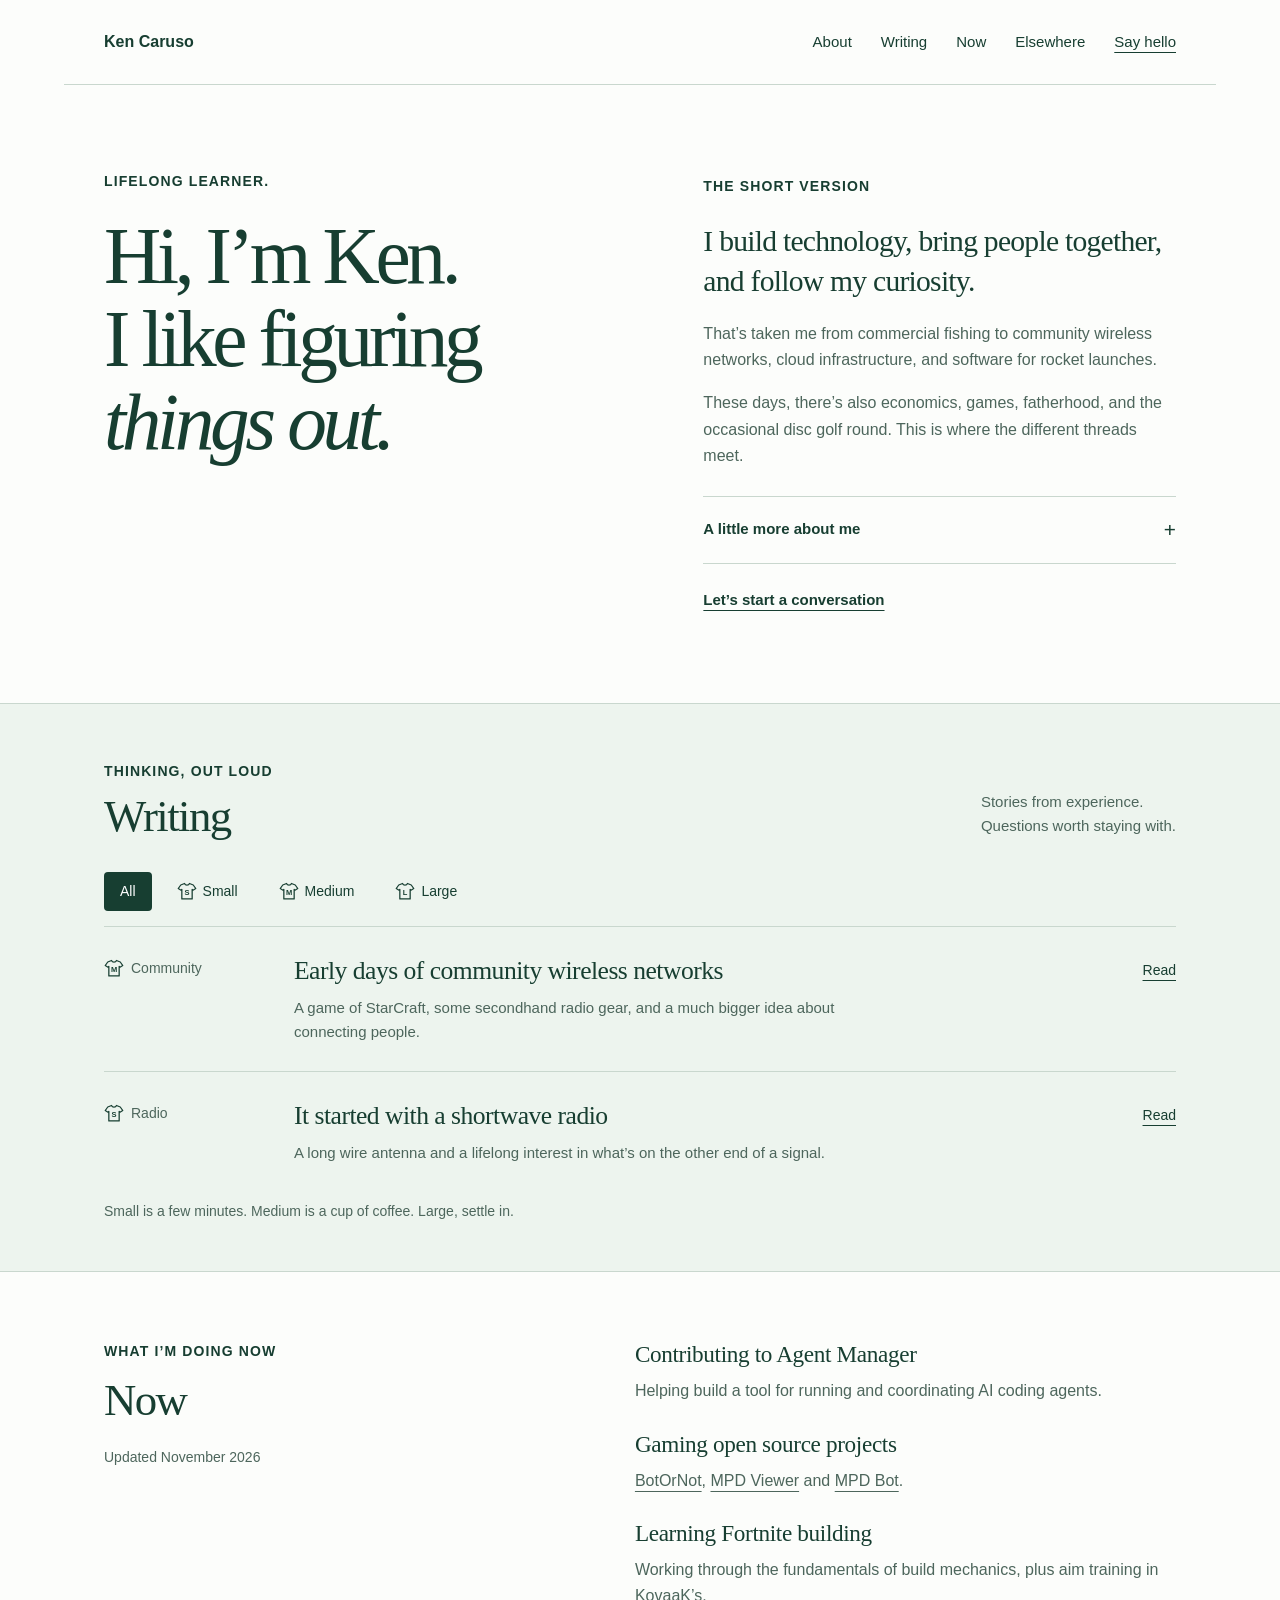
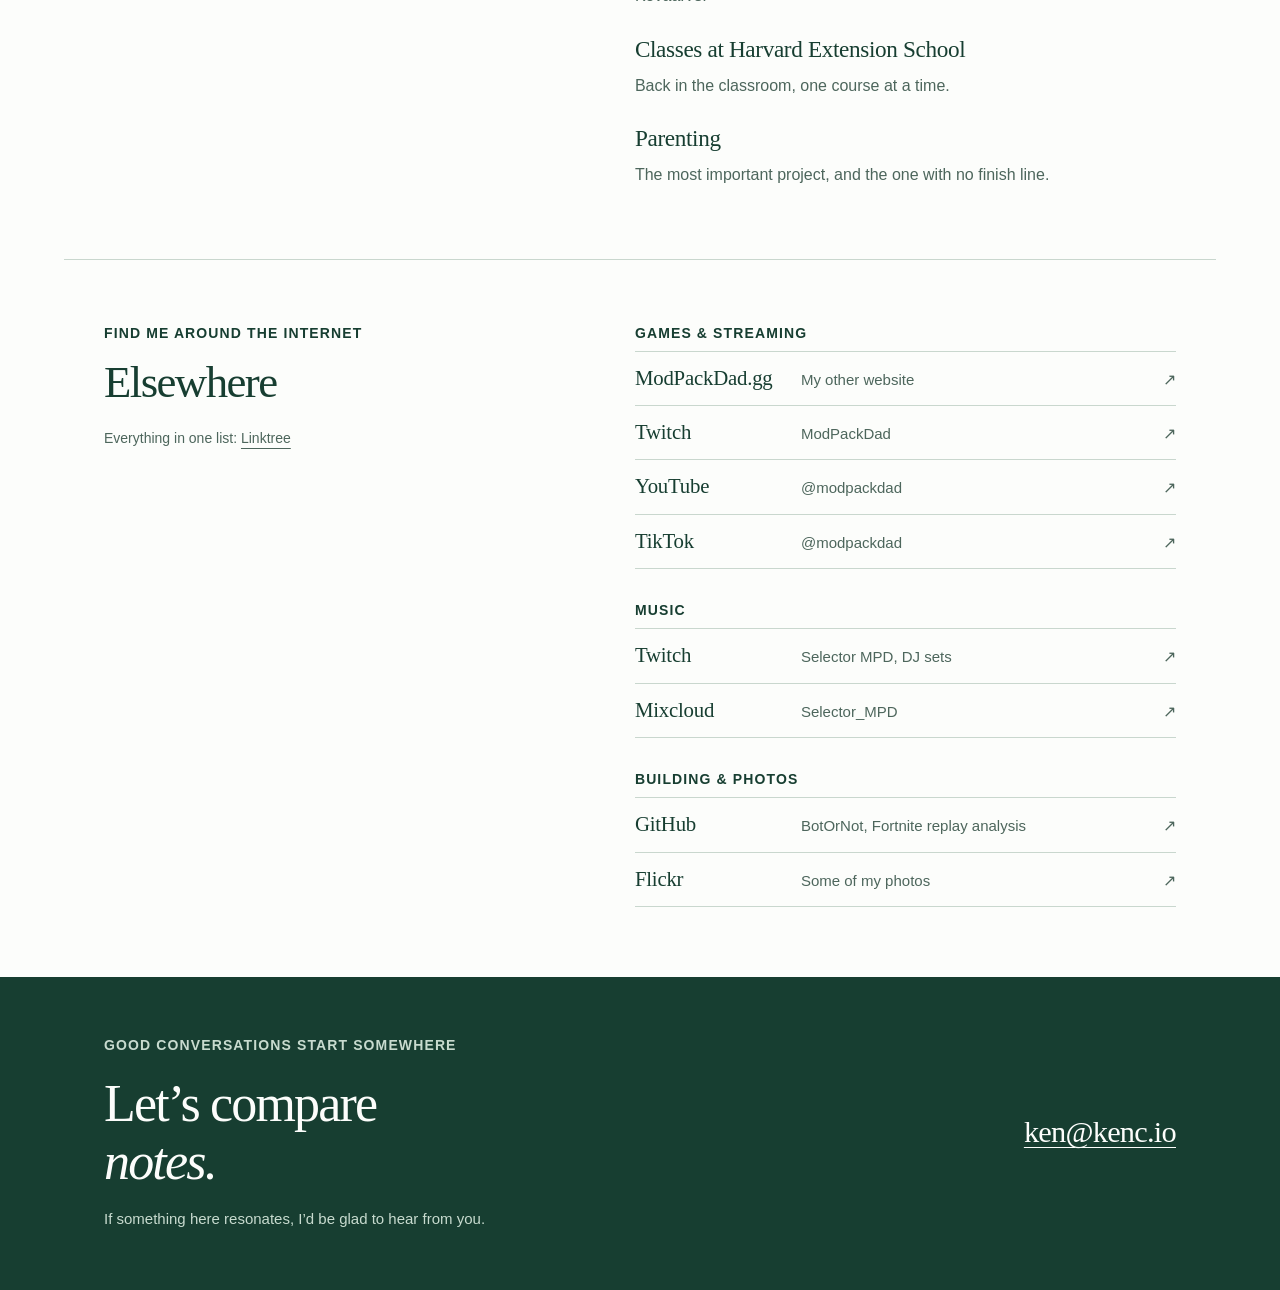
==== commit 40d626b4: "Personal Letter: replace On my mind with a Now section Co-Authored-By: Claude Opus 5.5 <noreply@anth" ====
--- a/static/letter/index.html
+++ b/static/letter/index.html
@@ -1,6 +1,6 @@
 <!doctype html>
 <html lang="en">
-<head><meta charset="utf-8"><meta name="robots" content="noindex"><meta name="viewport" content="width=device-width,initial-scale=1"><meta name="description" content="Ken Caruso — technology, economics, community, and a life of figuring things out."><title>Ken Caruso — Personal Letter</title><link rel="stylesheet" href="styles.css?v=6"><script src="script.js?v=6" defer></script></head>
+<head><meta charset="utf-8"><meta name="robots" content="noindex"><meta name="viewport" content="width=device-width,initial-scale=1"><meta name="description" content="Ken Caruso — technology, economics, community, and a life of figuring things out."><title>Ken Caruso — Personal Letter</title><link rel="stylesheet" href="styles.css?v=7"><script src="script.js?v=7" defer></script></head>
 <body>
 <a class="skip" href="#main">Skip to content</a>
 
@@ -20,7 +20,7 @@
 <p class="writing-empty" hidden>Nothing in this size yet.</p>
 </div><p class="content-note">Small is a few minutes. Medium is a cup of coffee. Large, settle in.</p>
 </div></section>
-<section class="now-section wrap" id="now"><div class="now-heading"><p class="eyebrow">A page that changes</p><h2>On my mind</h2><p class="date">November 2026 · Draft for this concept</p></div><div class="now-items"><article><h3>How people make decisions</h3><p>Economics and investing have a way of turning simple questions into interesting ones. I’m continuing to study both.</p></article><article><h3>Building, for the fun of it</h3><p>Small software experiments, self-hosted tools, and figuring out what AI is actually useful for.</p></article><article><h3>Life beyond a screen</h3><p>Family time, a bike ride, or a round of disc golf. And sometimes games, as <a href="https://www.twitch.tv/modpackdad">ModPackDad</a>.</p></article></div></section>
+<section class="now-section wrap" id="now"><div class="now-heading"><p class="eyebrow">What I’m doing now</p><h2>Now</h2><p class="date">Updated November 2026</p></div><div class="now-items"><article><h3>Contributing to Agent Manager</h3><p>Helping build a tool for running and coordinating AI coding agents.</p></article><article><h3>Gaming open source projects</h3><p><a href="https://modpackdad.gg/botornot/">BotOrNot</a>, <a href="https://modpackdad.gg/mpd-viewer/">MPD Viewer</a> and <a href="https://modpackdad.gg/mpd-bot/">MPD Bot</a>.</p></article><article><h3>Learning Fortnite building</h3><p>Working through the fundamentals of build mechanics, plus aim training in KovaaK’s.</p></article><article><h3>Classes at Harvard Extension School</h3><p>Back in the classroom, one course at a time.</p></article><article><h3>Parenting</h3><p>The most important project, and the one with no finish line.</p></article></div></section>
 <section class="elsewhere-section wrap" id="elsewhere"><div class="now-heading"><p class="eyebrow">Find me around the internet</p><h2>Elsewhere</h2><p class="date">Everything in one list: <a href="https://linktr.ee/modpackdad" rel="me noopener">Linktree</a></p></div><div class="link-groups"><div class="link-group"><h3>Games &amp; streaming</h3><ul><li><a href="https://modpackdad.gg" rel="me noopener"><span class="link-name">ModPackDad.gg</span><span class="link-detail">My other website</span><span class="arrow" aria-hidden="true">↗</span></a></li><li><a href="https://www.twitch.tv/modpackdad" rel="me noopener"><span class="link-name">Twitch</span><span class="link-detail">ModPackDad</span><span class="arrow" aria-hidden="true">↗</span></a></li><li><a href="https://www.youtube.com/@modpackdad" rel="me noopener"><span class="link-name">YouTube</span><span class="link-detail">@modpackdad</span><span class="arrow" aria-hidden="true">↗</span></a></li><li><a href="https://www.tiktok.com/@modpackdad" rel="me noopener"><span class="link-name">TikTok</span><span class="link-detail">@modpackdad</span><span class="arrow" aria-hidden="true">↗</span></a></li></ul></div><div class="link-group"><h3>Music</h3><ul><li><a href="https://twitch.tv/selector_mpd" rel="me noopener"><span class="link-name">Twitch</span><span class="link-detail">Selector MPD, DJ sets</span><span class="arrow" aria-hidden="true">↗</span></a></li><li><a href="https://www.mixcloud.com/Selector_MPD" rel="me noopener"><span class="link-name">Mixcloud</span><span class="link-detail">Selector_MPD</span><span class="arrow" aria-hidden="true">↗</span></a></li></ul></div><div class="link-group"><h3>Building &amp; photos</h3><ul><li><a href="https://github.com/kc2-io/BotOrNot" rel="me noopener"><span class="link-name">GitHub</span><span class="link-detail">BotOrNot, Fortnite replay analysis</span><span class="arrow" aria-hidden="true">↗</span></a></li><li><a href="https://www.flickr.com/photos/ipl31" rel="me noopener"><span class="link-name">Flickr</span><span class="link-detail">Some of my photos</span><span class="arrow" aria-hidden="true">↗</span></a></li></ul></div></div></section>
 <section class="contact-section" id="contact"><div class="wrap contact-inner"><div><p class="eyebrow">Good conversations start somewhere</p><h2>Let’s compare<br><em>notes.</em></h2><p>If something here resonates, I’d be glad to hear from you.</p></div><a class="email-link" href="mailto:ken@kenc.io">ken@kenc.io</a></div></section>
 </main></body></html>
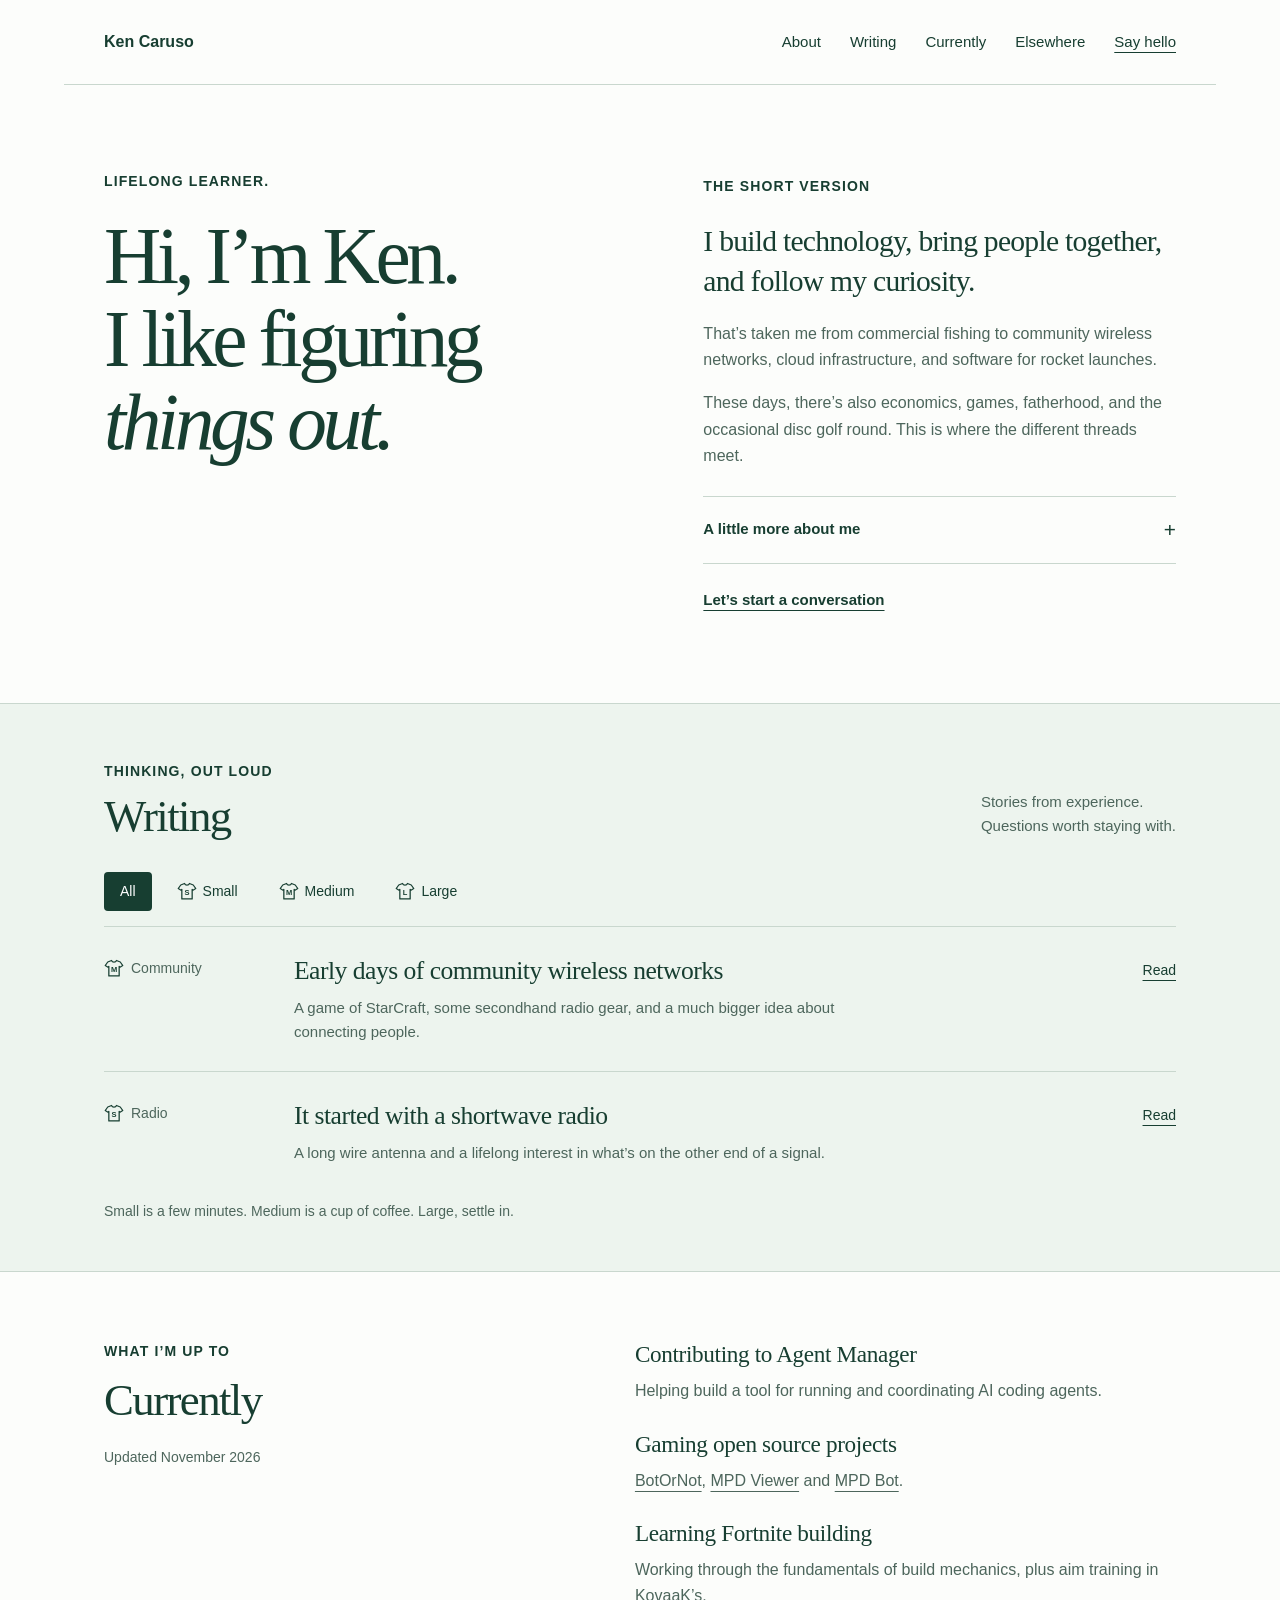
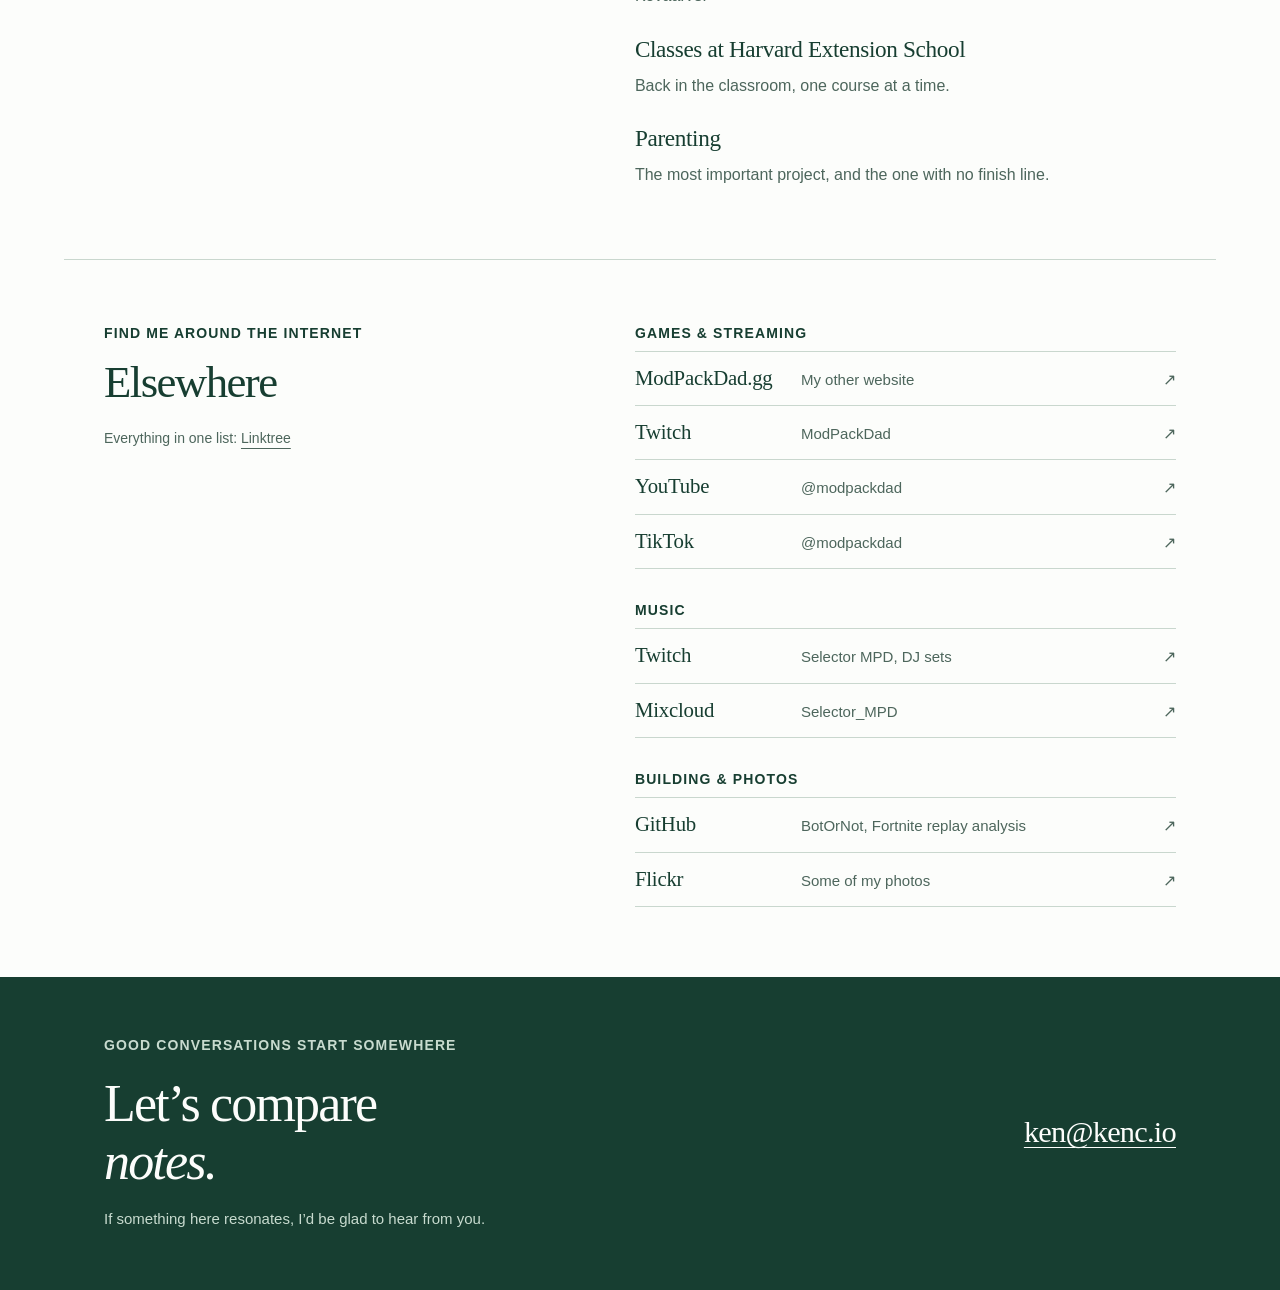
==== commit d77f60f8: "Personal Letter: rename Now to Currently Co-Authored-By: Claude Opus 5.5 <noreply@anthropic.com> Cla" ====
--- a/static/letter/index.html
+++ b/static/letter/index.html
@@ -4,7 +4,7 @@
 <body>
 <a class="skip" href="#main">Skip to content</a>
 
-<header class="site-header wrap"><a class="identity" href="index.html" aria-label="Ken Caruso home"><span>Ken Caruso</span></a><nav aria-label="Main navigation"><a href="#about">About</a><a href="#writing">Writing</a><a href="#now">Now</a><a href="#elsewhere">Elsewhere</a><a href="#contact">Say hello</a></nav></header>
+<header class="site-header wrap"><a class="identity" href="index.html" aria-label="Ken Caruso home"><span>Ken Caruso</span></a><nav aria-label="Main navigation"><a href="#about">About</a><a href="#writing">Writing</a><a href="#now">Currently</a><a href="#elsewhere">Elsewhere</a><a href="#contact">Say hello</a></nav></header>
 <main id="main">
 <section class="hero wrap" id="about">
 <div class="hero-title"><p class="eyebrow">Lifelong learner.</p><h1>Hi, I’m Ken.<br>I like figuring<br><em>things out.</em></h1></div>
@@ -20,7 +20,7 @@
 <p class="writing-empty" hidden>Nothing in this size yet.</p>
 </div><p class="content-note">Small is a few minutes. Medium is a cup of coffee. Large, settle in.</p>
 </div></section>
-<section class="now-section wrap" id="now"><div class="now-heading"><p class="eyebrow">What I’m doing now</p><h2>Now</h2><p class="date">Updated November 2026</p></div><div class="now-items"><article><h3>Contributing to Agent Manager</h3><p>Helping build a tool for running and coordinating AI coding agents.</p></article><article><h3>Gaming open source projects</h3><p><a href="https://modpackdad.gg/botornot/">BotOrNot</a>, <a href="https://modpackdad.gg/mpd-viewer/">MPD Viewer</a> and <a href="https://modpackdad.gg/mpd-bot/">MPD Bot</a>.</p></article><article><h3>Learning Fortnite building</h3><p>Working through the fundamentals of build mechanics, plus aim training in KovaaK’s.</p></article><article><h3>Classes at Harvard Extension School</h3><p>Back in the classroom, one course at a time.</p></article><article><h3>Parenting</h3><p>The most important project, and the one with no finish line.</p></article></div></section>
+<section class="now-section wrap" id="now"><div class="now-heading"><p class="eyebrow">What I’m up to</p><h2>Currently</h2><p class="date">Updated November 2026</p></div><div class="now-items"><article><h3>Contributing to Agent Manager</h3><p>Helping build a tool for running and coordinating AI coding agents.</p></article><article><h3>Gaming open source projects</h3><p><a href="https://modpackdad.gg/botornot/">BotOrNot</a>, <a href="https://modpackdad.gg/mpd-viewer/">MPD Viewer</a> and <a href="https://modpackdad.gg/mpd-bot/">MPD Bot</a>.</p></article><article><h3>Learning Fortnite building</h3><p>Working through the fundamentals of build mechanics, plus aim training in KovaaK’s.</p></article><article><h3>Classes at Harvard Extension School</h3><p>Back in the classroom, one course at a time.</p></article><article><h3>Parenting</h3><p>The most important project, and the one with no finish line.</p></article></div></section>
 <section class="elsewhere-section wrap" id="elsewhere"><div class="now-heading"><p class="eyebrow">Find me around the internet</p><h2>Elsewhere</h2><p class="date">Everything in one list: <a href="https://linktr.ee/modpackdad" rel="me noopener">Linktree</a></p></div><div class="link-groups"><div class="link-group"><h3>Games &amp; streaming</h3><ul><li><a href="https://modpackdad.gg" rel="me noopener"><span class="link-name">ModPackDad.gg</span><span class="link-detail">My other website</span><span class="arrow" aria-hidden="true">↗</span></a></li><li><a href="https://www.twitch.tv/modpackdad" rel="me noopener"><span class="link-name">Twitch</span><span class="link-detail">ModPackDad</span><span class="arrow" aria-hidden="true">↗</span></a></li><li><a href="https://www.youtube.com/@modpackdad" rel="me noopener"><span class="link-name">YouTube</span><span class="link-detail">@modpackdad</span><span class="arrow" aria-hidden="true">↗</span></a></li><li><a href="https://www.tiktok.com/@modpackdad" rel="me noopener"><span class="link-name">TikTok</span><span class="link-detail">@modpackdad</span><span class="arrow" aria-hidden="true">↗</span></a></li></ul></div><div class="link-group"><h3>Music</h3><ul><li><a href="https://twitch.tv/selector_mpd" rel="me noopener"><span class="link-name">Twitch</span><span class="link-detail">Selector MPD, DJ sets</span><span class="arrow" aria-hidden="true">↗</span></a></li><li><a href="https://www.mixcloud.com/Selector_MPD" rel="me noopener"><span class="link-name">Mixcloud</span><span class="link-detail">Selector_MPD</span><span class="arrow" aria-hidden="true">↗</span></a></li></ul></div><div class="link-group"><h3>Building &amp; photos</h3><ul><li><a href="https://github.com/kc2-io/BotOrNot" rel="me noopener"><span class="link-name">GitHub</span><span class="link-detail">BotOrNot, Fortnite replay analysis</span><span class="arrow" aria-hidden="true">↗</span></a></li><li><a href="https://www.flickr.com/photos/ipl31" rel="me noopener"><span class="link-name">Flickr</span><span class="link-detail">Some of my photos</span><span class="arrow" aria-hidden="true">↗</span></a></li></ul></div></div></section>
 <section class="contact-section" id="contact"><div class="wrap contact-inner"><div><p class="eyebrow">Good conversations start somewhere</p><h2>Let’s compare<br><em>notes.</em></h2><p>If something here resonates, I’d be glad to hear from you.</p></div><a class="email-link" href="mailto:ken@kenc.io">ken@kenc.io</a></div></section>
 </main></body></html>
